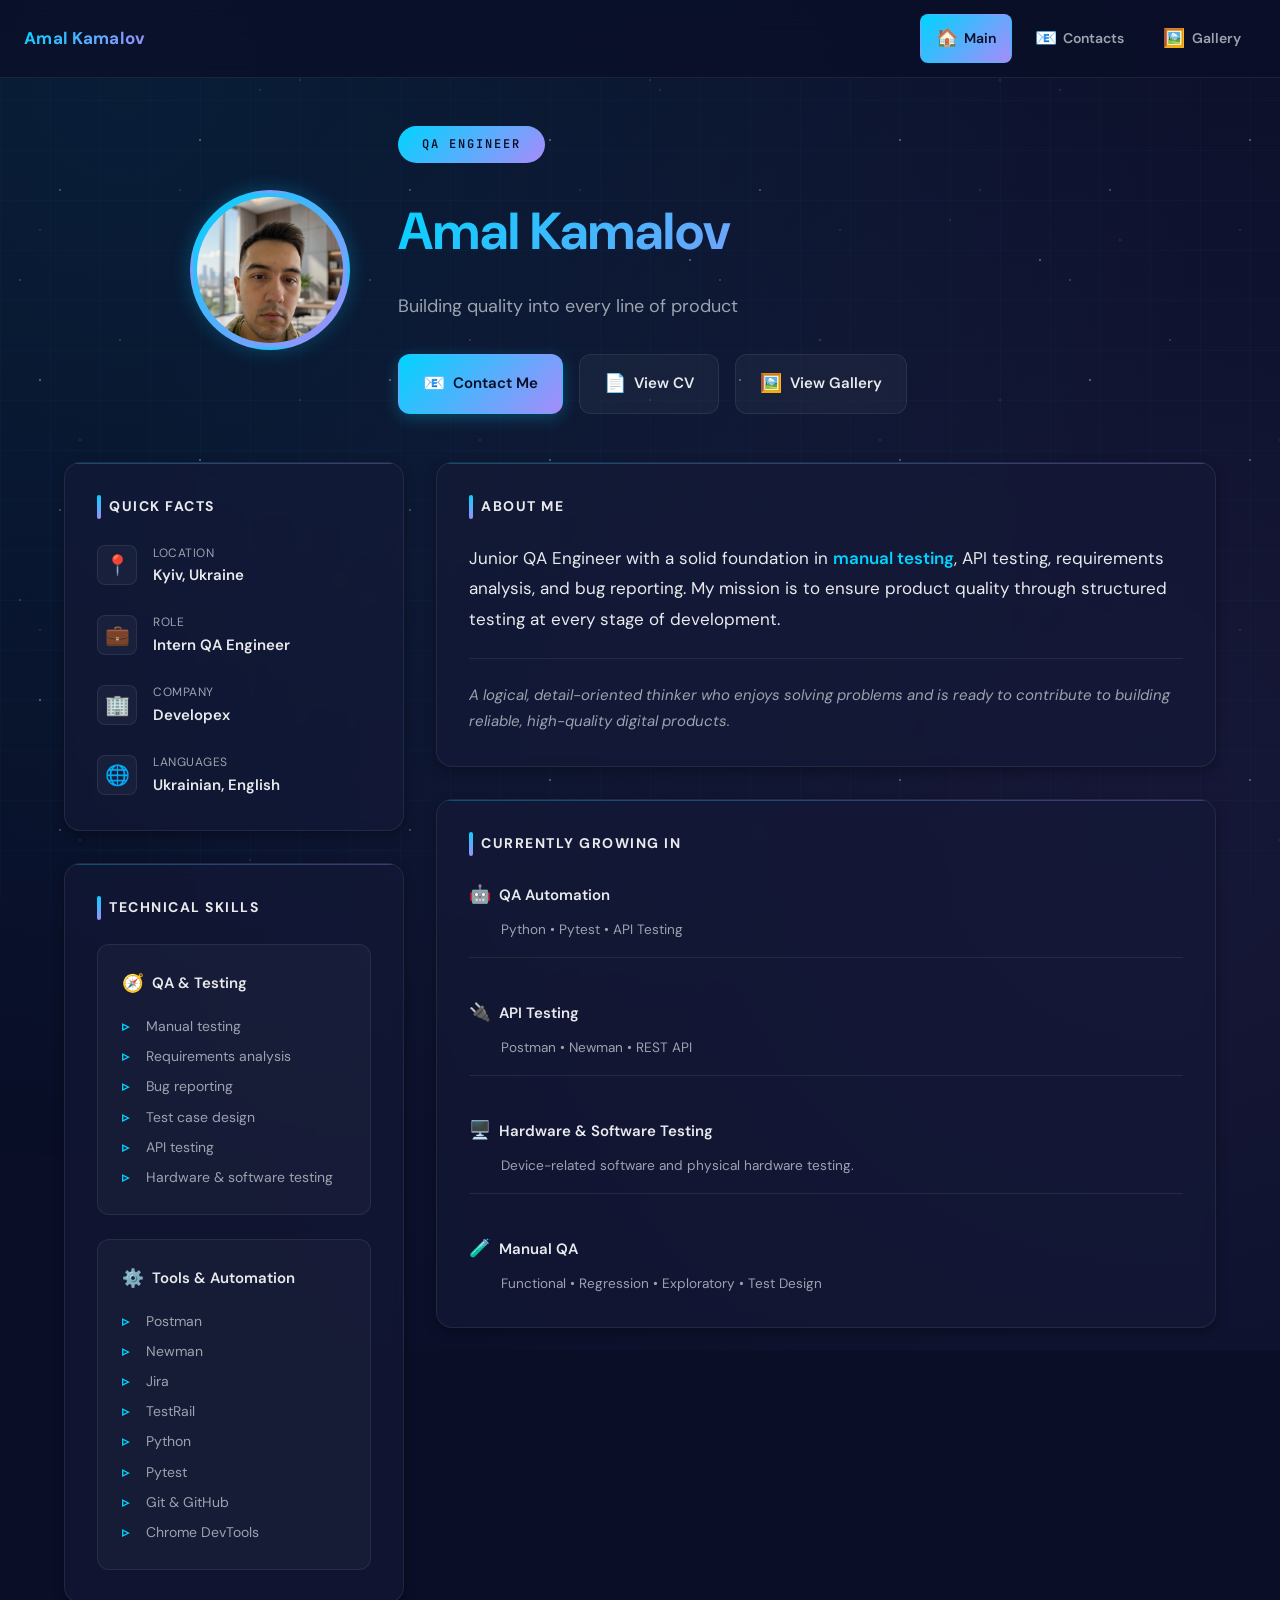
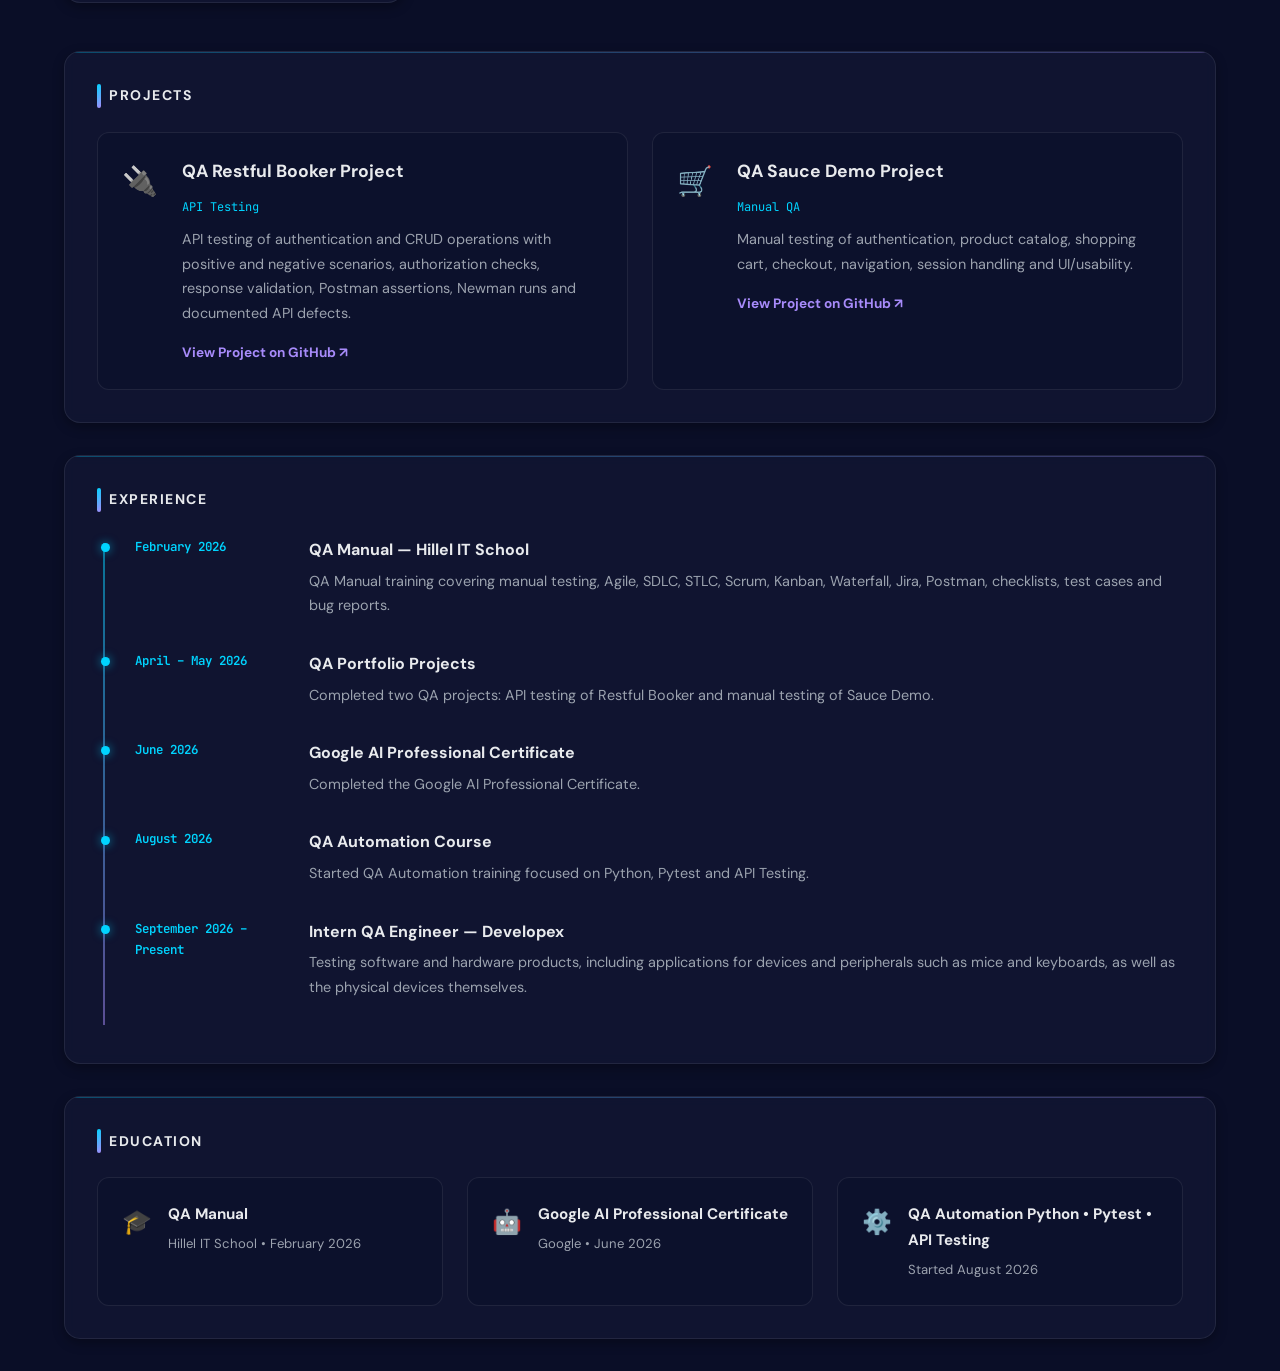
==== index.html @ 1342b7d0 "Optimize homepage scroll performance" ====
<!DOCTYPE html>
<html lang="uk">
<head>
  <meta charset="UTF-8">
  <meta name="viewport" content="width=device-width, initial-scale=1.0">
  <meta name="description" content="Amal Kamalov — QA Engineer portfolio. Manual testing, API testing, hardware and software testing, and QA automation.">
  <title>Amal Kamalov — QA Engineer</title>
  <link rel="stylesheet" type="text/css" href="StylesMy.css">
  <link rel="icon" href="Favicon/favicon.ico" sizes="any">
  <link rel="icon" type="image/png" sizes="16x16" href="Favicon/favicon-16.png">
  <link rel="icon" type="image/png" sizes="192x192" href="Favicon/favicon-192x192.png">
  <link rel="icon" type="image/png" sizes="512x512" href="Favicon/favicon-512x512.png">
  <link rel="apple-touch-icon" href="Favicon/apple-touch-icon.png">
  <link rel="preconnect" href="https://fonts.googleapis.com">
  <link rel="preconnect" href="https://fonts.gstatic.com" crossorigin>
  <link href="https://fonts.googleapis.com/css2?family=DM+Sans:wght@400;500;700&family=JetBrains+Mono:wght@400;600&display=swap" rel="stylesheet">
  <style>
    .content-section { position: relative; z-index: 10; max-width: 1200px; margin: 0 auto; padding: 0 var(--space-md) var(--space-lg); }
    .project-grid { display: grid; grid-template-columns: repeat(2, minmax(0, 1fr)); gap: var(--space-md); }
    .project-item { display: flex; gap: var(--space-md); padding: var(--space-md); border: 1px solid var(--border-color); border-radius: var(--radius-md); background: rgba(10,14,39,0.28); }
    .project-icon { font-size: 1.8rem; flex-shrink: 0; }
    .project-content h3 { margin-bottom: 0.35rem; font-size: 1.1rem; }
    .project-type { display: inline-block; color: var(--accent-cyan); font-family: var(--font-mono); font-size: 0.75rem; margin-bottom: 0.6rem; }
    .project-content p { color: var(--text-secondary); font-size: 0.9rem; margin-bottom: 0.8rem; }
    .project-link { color: var(--accent-violet); font-size: 0.85rem; text-decoration: none; font-weight: 700; }
    .project-link:hover { color: var(--accent-cyan); }
    .simple-roadmap-item { padding-bottom: var(--space-sm); margin-bottom: var(--space-sm); border-bottom: 1px solid var(--border-color); }
    .simple-roadmap-item:last-child { border-bottom: 0; margin-bottom: 0; padding-bottom: 0; }
    .roadmap-description { color: var(--text-secondary); font-size: 0.85rem; margin: 0.25rem 0 0 2rem; }
    .timeline { position: relative; padding-left: 1.4rem; }
    .timeline::before { content: ''; position: absolute; left: 0.35rem; top: 0.4rem; bottom: 0.4rem; width: 2px; background: var(--gradient-primary); opacity: 0.5; }
    .timeline-item { position: relative; display: grid; grid-template-columns: 150px 1fr; gap: var(--space-md); padding: 0 0 var(--space-lg) 1rem; }
    .timeline-item::before { content: ''; position: absolute; left: -1.18rem; top: 0.45rem; width: 9px; height: 9px; border-radius: 50%; background: var(--accent-cyan); box-shadow: 0 0 10px rgba(0,212,255,0.6); }
    .timeline-date { color: var(--accent-cyan); font-family: var(--font-mono); font-size: 0.78rem; font-weight: 600; }
    .timeline-content h3 { font-size: 1rem; margin-bottom: 0.35rem; }
    .timeline-content p { color: var(--text-secondary); font-size: 0.9rem; }
    .education-grid { display: grid; grid-template-columns: repeat(3, minmax(0, 1fr)); gap: var(--space-md); }
    .education-item { display: flex; gap: var(--space-sm); padding: var(--space-md); border: 1px solid var(--border-color); border-radius: var(--radius-md); background: rgba(10,14,39,0.28); }
    .education-icon { font-size: 1.5rem; }
    .education-item h3 { font-size: 0.95rem; margin-bottom: 0.3rem; }
    .education-item p { color: var(--text-secondary); font-size: 0.82rem; }

    /* Performance tuning: keep the visual style, remove expensive full-screen animations and heavy card blur during scroll. */
    .bg-grid,
    .bg-gradient,
    .bg-stars,
    .bg-stars-far {
      animation: none !important;
      will-change: auto;
    }
    .card {
      backdrop-filter: blur(6px);
      -webkit-backdrop-filter: blur(6px);
      transition: transform 0.2s ease, border-color 0.2s ease;
    }

    @media (prefers-reduced-motion: reduce) {
      .shooting-star { display: none; }
    }

    @media (max-width: 768px) {
      .project-grid, .education-grid { grid-template-columns: 1fr; }
      .timeline-item { grid-template-columns: 1fr; gap: 0.25rem; }
    }
  </style>
</head>
<body>
  <div class="bg-grid"></div><div class="bg-gradient"></div><div class="bg-stars-far"></div><div class="bg-stars"></div><div class="shooting-star"></div><div class="shooting-star shooting-star-2"></div>
  <nav class="top-nav"><div class="top-nav-inner"><a href="index.html" class="top-nav-brand">Amal Kamalov</a><div class="top-nav-links"><a href="index.html" class="top-nav-link active"><span class="btn-icon">🏠</span><span>Main</span></a><a href="Pages/Contact page.html" class="top-nav-link"><span class="btn-icon">📧</span><span>Contacts</span></a><a href="Pages/Photo page.html" class="top-nav-link"><span class="btn-icon">🖼️</span><span>Gallery</span></a></div></div></nav>
  <header class="hero" id="main-header"><div class="hero-inner"><div class="hero-photo-wrapper"><img src="Photo/profile.jpg" alt="Amal Kamalov portrait" loading="lazy"></div><div class="hero-text"><div class="header-badge">QA ENGINEER</div><h1 class="glitch-text">Amal Kamalov</h1><p class="header-subtitle">Building quality into every line of product</p><div class="hero-cta"><a href="Pages/Contact page.html" class="btn btn-primary"><span class="btn-icon">📧</span><span>Contact Me</span></a><a href="CV/CV_Amal_Kamalov.pdf" class="btn btn-secondary" target="_blank" rel="noopener noreferrer"><span class="btn-icon">📄</span><span>View CV</span></a><a href="Pages/Photo page.html" class="btn btn-secondary"><span class="btn-icon">🖼️</span><span>View Gallery</span></a></div></div></div></header>
  <main class="cv-container"><div class="left-column"><div class="card facts-card"><h3 class="card-title"><span class="title-decoration"></span>Quick Facts</h3><ul class="facts-list"><li><span class="fact-icon">📍</span><div><span class="fact-label">Location</span><span class="fact-value">Kyiv, Ukraine</span></div></li><li><span class="fact-icon">💼</span><div><span class="fact-label">Role</span><span class="fact-value">Intern QA Engineer</span></div></li><li><span class="fact-icon">🏢</span><div><span class="fact-label">Company</span><span class="fact-value">Developex</span></div></li><li><span class="fact-icon">🌐</span><div><span class="fact-label">Languages</span><span class="fact-value">Ukrainian, English</span></div></li></ul></div><div class="card skills-card"><h3 class="card-title"><span class="title-decoration"></span>Technical Skills</h3><div class="skills-grid"><div class="skill-category"><div class="skill-header"><span class="skill-icon">🧭</span><h4>QA & Testing</h4></div><ul class="skill-list"><li>Manual testing</li><li>Requirements analysis</li><li>Bug reporting</li><li>Test case design</li><li>API testing</li><li>Hardware & software testing</li></ul></div><div class="skill-category"><div class="skill-header"><span class="skill-icon">⚙️</span><h4>Tools & Automation</h4></div><ul class="skill-list"><li>Postman</li><li>Newman</li><li>Jira</li><li>TestRail</li><li>Python</li><li>Pytest</li><li>Git & GitHub</li><li>Chrome DevTools</li></ul></div></div></div></div><div class="right-column"><div class="card summary-card"><h2 class="section-title"><span class="title-decoration"></span>About Me</h2><div class="summary-content"><p class="lead-text">Junior QA Engineer with a solid foundation in <span class="accent">manual testing</span>, API testing, requirements analysis, and bug reporting. My mission is to ensure product quality through structured testing at every stage of development.</p><p class="summary-footer">A logical, detail-oriented thinker who enjoys solving problems and is ready to contribute to building reliable, high-quality digital products.</p></div></div><div class="card roadmap-card"><h2 class="section-title"><span class="title-decoration"></span>Currently Growing In</h2><div class="roadmap-list"><div class="roadmap-item simple-roadmap-item"><div class="roadmap-top"><span class="roadmap-icon">🤖</span><span class="roadmap-name">QA Automation</span></div><p class="roadmap-description">Python • Pytest • API Testing</p></div><div class="roadmap-item simple-roadmap-item"><div class="roadmap-top"><span class="roadmap-icon">🔌</span><span class="roadmap-name">API Testing</span></div><p class="roadmap-description">Postman • Newman • REST API</p></div><div class="roadmap-item simple-roadmap-item"><div class="roadmap-top"><span class="roadmap-icon">🖥️</span><span class="roadmap-name">Hardware & Software Testing</span></div><p class="roadmap-description">Device-related software and physical hardware testing.</p></div><div class="roadmap-item simple-roadmap-item"><div class="roadmap-top"><span class="roadmap-icon">🧪</span><span class="roadmap-name">Manual QA</span></div><p class="roadmap-description">Functional • Regression • Exploratory • Test Design</p></div></div></div></div></main>
  <section class="content-section projects-section"><div class="card"><h2 class="section-title"><span class="title-decoration"></span>Projects</h2><div class="project-grid"><article class="project-item"><div class="project-icon">🔌</div><div class="project-content"><h3>QA Restful Booker Project</h3><span class="project-type">API Testing</span><p>API testing of authentication and CRUD operations with positive and negative scenarios, authorization checks, response validation, Postman assertions, Newman runs and documented API defects.</p><a class="project-link" href="https://github.com/xoto6bl4/qa-api-restful-booker-project" target="_blank" rel="noopener noreferrer">View Project on GitHub ↗</a></div></article><article class="project-item"><div class="project-icon">🛒</div><div class="project-content"><h3>QA Sauce Demo Project</h3><span class="project-type">Manual QA</span><p>Manual testing of authentication, product catalog, shopping cart, checkout, navigation, session handling and UI/usability.</p><a class="project-link" href="https://github.com/xoto6bl4/qa-sauce-demo-project" target="_blank" rel="noopener noreferrer">View Project on GitHub ↗</a></div></article></div></div></section>
  <section class="content-section experience-section"><div class="card"><h2 class="section-title"><span class="title-decoration"></span>Experience</h2><div class="timeline"><div class="timeline-item"><div class="timeline-date">February 2026</div><div class="timeline-content"><h3>QA Manual — Hillel IT School</h3><p>QA Manual training covering manual testing, Agile, SDLC, STLC, Scrum, Kanban, Waterfall, Jira, Postman, checklists, test cases and bug reports.</p></div></div><div class="timeline-item"><div class="timeline-date">April – May 2026</div><div class="timeline-content"><h3>QA Portfolio Projects</h3><p>Completed two QA projects: API testing of Restful Booker and manual testing of Sauce Demo.</p></div></div><div class="timeline-item"><div class="timeline-date">June 2026</div><div class="timeline-content"><h3>Google AI Professional Certificate</h3><p>Completed the Google AI Professional Certificate.</p></div></div><div class="timeline-item"><div class="timeline-date">August 2026</div><div class="timeline-content"><h3>QA Automation Course</h3><p>Started QA Automation training focused on Python, Pytest and API Testing.</p></div></div><div class="timeline-item"><div class="timeline-date">September 2026 – Present</div><div class="timeline-content"><h3>Intern QA Engineer — Developex</h3><p>Testing software and hardware products, including applications for devices and peripherals such as mice and keyboards, as well as the physical devices themselves.</p></div></div></div></div></section>
  <section class="content-section education-section"><div class="card"><h2 class="section-title"><span class="title-decoration"></span>Education</h2><div class="education-grid"><article class="education-item"><span class="education-icon">🎓</span><div><h3>QA Manual</h3><p>Hillel IT School • February 2026</p></div></article><article class="education-item"><span class="education-icon">🤖</span><div><h3>Google AI Professional Certificate</h3><p>Google • June 2026</p></div></article><article class="education-item"><span class="education-icon">⚙️</span><div><h3>QA Automation Python • Pytest • API Testing</h3><p>Started August 2026</p></div></article></div></div></section>
</body>
</html>
---- StylesMy.css ----
/* ==========================================================================
   Amal Kamalov — QA Engineer Portfolio
   Design system: dark glassmorphism, cyan/violet accents
   ========================================================================== */

:root {
  /* Colors */
  --bg-primary: #0a0e27;
  --bg-secondary: #151937;
  --bg-card: rgba(21, 25, 55, 0.6);
  --border-color: rgba(255, 255, 255, 0.08);
  --accent-cyan: #00d4ff;
  --accent-violet: #a78bfa;
  --accent-orange: #fb923c;
  --text-primary: #e8eaed;
  --text-secondary: #9ca3af;

  /* Gradients */
  --gradient-primary: linear-gradient(135deg, #00d4ff 0%, #a78bfa 100%);
  --gradient-glow: radial-gradient(circle, rgba(0, 212, 255, 0.15) 0%, transparent 70%);

  /* Spacing */
  --space-xs: 0.5rem;
  --space-sm: 1rem;
  --space-md: 1.5rem;
  --space-lg: 2rem;
  --space-xl: 3rem;

  /* Typography */
  --font-sans: 'DM Sans', -apple-system, BlinkMacSystemFont, sans-serif;
  --font-mono: 'JetBrains Mono', 'Courier New', monospace;

  /* Effects */
  --shadow-sm: 0 4px 12px rgba(0, 0, 0, 0.3);
  --shadow-glow: 0 0 20px rgba(0, 212, 255, 0.25);
  --radius-sm: 8px;
  --radius-md: 12px;
  --radius-lg: 16px;
}

/* ============================= Reset ===================================== */

* {
  margin: 0;
  padding: 0;
  box-sizing: border-box;
}

html {
  scroll-behavior: smooth;
  scroll-padding-top: 90px;
}

@media (prefers-reduced-motion: reduce) {
  html {
    scroll-behavior: auto;
  }
}

body {
  background: var(--bg-primary);
  color: var(--text-primary);
  font-family: var(--font-sans);
  line-height: 1.7;
  overflow-x: hidden;
  min-height: 100vh;
  position: relative;
  -webkit-overflow-scrolling: touch;
  text-rendering: optimizeSpeed;
}

a {
  color: inherit;
}

img {
  max-width: 100%;
  display: block;
}

ul {
  list-style: none;
}

/* ===================== Animated Background Effects ======================= */

.bg-grid {
  position: fixed;
  top: -50px;
  left: -50px;
  width: calc(100% + 50px);
  height: calc(100% + 50px);
  background-image:
    linear-gradient(rgba(0, 212, 255, 0.03) 1px, transparent 1px),
    linear-gradient(90deg, rgba(0, 212, 255, 0.03) 1px, transparent 1px);
  background-size: 50px 50px;
  pointer-events: none;
  z-index: 0;
  animation: gridMove 20s linear infinite;
  will-change: transform;
  contain: strict;
  transform: translate3d(0, 0, 0);
  backface-visibility: hidden;
}

/* Transform-only animation: stays on the compositor thread, avoids
   repainting the fixed full-viewport layer every frame (the cause of
   scroll jank on pages with many backdrop-filter blurred cards). */
@keyframes gridMove {
  from { transform: translate3d(0, 0, 0); }
  to { transform: translate3d(-50px, -50px, 0); }
}

.bg-gradient {
  position: fixed;
  top: -50%;
  left: -50%;
  width: 200%;
  height: 200%;
  background:
    radial-gradient(circle at 30% 30%, rgba(0, 212, 255, 0.08) 0%, transparent 50%),
    radial-gradient(circle at 70% 70%, rgba(167, 139, 250, 0.08) 0%, transparent 50%);
  pointer-events: none;
  z-index: 0;
  animation: gradientRotate 30s linear infinite;
  will-change: transform;
}

@keyframes gradientRotate {
  from { transform: rotate(0deg); }
  to { transform: rotate(360deg); }
}

/* ============================== Space Starfield ================================ */
/* Static star dot-fields (no per-frame repaint) + cheap opacity/transform-only
   animations so the space theme never reintroduces the scroll jank we fixed. */

.bg-stars {
  position: fixed;
  inset: 0;
  pointer-events: none;
  z-index: 0;
  background-image:
    radial-gradient(1.6px 1.6px at 40px 60px, #ffffff, transparent),
    radial-gradient(1px 1px at 120px 20px, #cfe8ff, transparent),
    radial-gradient(1.4px 1.4px at 200px 140px, #ffffff, transparent),
    radial-gradient(1px 1px at 250px 220px, #a78bfa, transparent),
    radial-gradient(1.2px 1.2px at 60px 190px, #ffffff, transparent),
    radial-gradient(1px 1px at 300px 80px, #00d4ff, transparent),
    radial-gradient(1.5px 1.5px at 340px 260px, #ffffff, transparent),
    radial-gradient(1px 1px at 20px 280px, #ffffff, transparent);
  background-repeat: repeat;
  background-size: 350px 320px;
  opacity: 0.55;
  animation: starTwinkle 5s ease-in-out infinite alternate;
  will-change: opacity;
}

.bg-stars-far {
  position: fixed;
  inset: 0;
  pointer-events: none;
  z-index: 0;
  background-image:
    radial-gradient(1px 1px at 80px 40px, #ffffff, transparent),
    radial-gradient(1px 1px at 180px 190px, #ffffff, transparent),
    radial-gradient(1px 1px at 260px 90px, #ffffff, transparent),
    radial-gradient(1px 1px at 320px 240px, #ffffff, transparent),
    radial-gradient(1px 1px at 40px 230px, #ffffff, transparent);
  background-repeat: repeat;
  background-size: 400px 400px;
  opacity: 0.3;
  animation: starDrift 90s linear infinite;
  will-change: transform;
}

@keyframes starTwinkle {
  from { opacity: 0.35; }
  to { opacity: 0.7; }
}

@keyframes starDrift {
  from { transform: translate3d(0, 0, 0); }
  to { transform: translate3d(-400px, -400px, 0); }
}

.shooting-star {
  position: fixed;
  top: 12%;
  left: -5%;
  width: 3px;
  height: 3px;
  background: #ffffff;
  border-radius: 50%;
  box-shadow: 0 0 6px 2px rgba(255, 255, 255, 0.9), 0 0 20px 4px rgba(0, 212, 255, 0.4);
  z-index: 0;
  pointer-events: none;
  opacity: 0;
  animation: shootAcross 9s ease-in infinite;
  will-change: transform, opacity;
}

.shooting-star::after {
  content: '';
  position: absolute;
  top: 50%;
  right: 100%;
  width: 90px;
  height: 1px;
  background: linear-gradient(90deg, transparent, rgba(255, 255, 255, 0.7));
  transform: translateY(-50%);
}

.shooting-star-2 {
  top: 30%;
  animation-delay: 4.5s;
  animation-duration: 11s;
}

@keyframes shootAcross {
  0% { transform: translate3d(0, 0, 0) scale(0.6); opacity: 0; }
  4% { opacity: 1; }
  22% { transform: translate3d(85vw, 55vh, 0) scale(1); opacity: 0; }
  100% { transform: translate3d(85vw, 55vh, 0) scale(1); opacity: 0; }
}

@media (prefers-reduced-motion: reduce) {
  .bg-stars, .bg-stars-far, .shooting-star {
    animation: none;
  }
  .shooting-star {
    display: none;
  }
}

/* ================================ Hero ===================================== */

.hero {
  position: relative;
  z-index: 10;
  padding: var(--space-xl) var(--space-md);
  animation: fadeInDown 0.8s ease-out;
}

.hero-inner {
  max-width: 900px;
  margin: 0 auto;
  display: flex;
  align-items: center;
  gap: var(--space-xl);
}

.hero-photo-wrapper {
  flex-shrink: 0;
  width: 160px;
  height: 160px;
  border-radius: 50%;
  overflow: hidden;
  border: 3px solid transparent;
  background: var(--gradient-primary);
  padding: 4px;
  box-shadow: var(--shadow-glow);
  animation: fadeIn 0.8s ease-out 0.1s backwards;
}

.hero-photo-wrapper img {
  width: 100%;
  height: 100%;
  object-fit: cover;
  border-radius: 50%;
}

.hero-text {
  text-align: left;
}

.hero-text .header-badge { margin-bottom: var(--space-md); }
.hero-text .glitch-text { margin-bottom: var(--space-sm); }
.hero-text .header-subtitle { margin-bottom: var(--space-lg); }

.hero-cta {
  display: flex;
  gap: var(--space-sm);
  flex-wrap: wrap;
  animation: fadeIn 0.8s ease-out 0.7s backwards;
}

.hero-cta .btn {
  padding: 0.85rem 1.5rem;
}

@media (max-width: 768px) {
  .hero-inner {
    flex-direction: column;
    text-align: center;
    gap: var(--space-md);
  }
  .hero-text {
    text-align: center;
  }
  .hero-cta {
    justify-content: center;
  }
  .hero-photo-wrapper {
    width: 120px;
    height: 120px;
  }
}

/* ============================= Header ===================================== */

.main-header {
  position: relative;
  z-index: 10;
  text-align: center;
  padding: var(--space-xl) var(--space-md);
  animation: fadeInDown 0.8s ease-out;
}

@keyframes fadeInDown {
  from { opacity: 0; transform: translateY(-20px); }
  to { opacity: 1; transform: translateY(0); }
}

.header-content {
  max-width: 800px;
  margin: 0 auto;
}

.header-badge {
  display: inline-block;
  padding: var(--space-xs) var(--space-md);
  background: var(--gradient-primary);
  border-radius: 50px;
  font-family: var(--font-mono);
  font-size: 0.75rem;
  font-weight: 600;
  letter-spacing: 2px;
  color: var(--bg-primary);
  margin-bottom: var(--space-md);
  animation: fadeIn 0.8s ease-out 0.2s backwards;
}

@keyframes fadeIn {
  from { opacity: 0; }
  to { opacity: 1; }
}

.glitch-text {
  font-size: clamp(2rem, 6vw, 3.25rem);
  font-weight: 700;
  background: var(--gradient-primary);
  -webkit-background-clip: text;
  background-clip: text;
  -webkit-text-fill-color: transparent;
  margin-bottom: var(--space-sm);
  animation: fadeIn 0.8s ease-out 0.4s backwards;
  position: relative;
}

.header-subtitle {
  font-size: 1.125rem;
  color: var(--text-secondary);
  font-weight: 400;
  animation: fadeIn 0.8s ease-out 0.6s backwards;
}

/* ============================= Layout ===================================== */

.cv-container,
.contact-container,
.gallery-container {
  position: relative;
  z-index: 10;
  max-width: 1200px;
  margin: 0 auto;
  padding: 0 var(--space-md) var(--space-xl);
  animation: fadeInUp 0.8s ease-out 0.4s backwards;
}

.contact-container,
.gallery-container {
  max-width: 1100px;
}

.gallery-container {
  max-width: 1400px;
}

@keyframes fadeInUp {
  from { opacity: 0; transform: translateY(20px); }
  to { opacity: 1; transform: translateY(0); }
}

.cv-container {
  display: grid;
  grid-template-columns: 340px 1fr;
  gap: var(--space-lg);
}

@media (max-width: 968px) {
  .cv-container {
    grid-template-columns: 1fr;
  }
}

/* ============================== Cards ====================================== */

.card {
  background: var(--bg-card);
  border: 1px solid var(--border-color);
  border-radius: var(--radius-lg);
  padding: var(--space-lg);
  backdrop-filter: blur(12px);
  box-shadow: var(--shadow-sm);
  transition: transform 0.3s ease, border-color 0.3s ease, box-shadow 0.3s ease;
  position: relative;
  overflow: hidden;
}

.card::before {
  content: '';
  position: absolute;
  top: 0;
  left: 0;
  right: 0;
  height: 1px;
  background: var(--gradient-primary);
  opacity: 0.3;
  transition: opacity 0.3s ease;
}

.card:hover {
  transform: translateY(-4px);
  border-color: rgba(0, 212, 255, 0.3);
}

.card:hover::before {
  opacity: 1;
}

.card-title,
.section-title {
  font-size: 0.875rem;
  text-transform: uppercase;
  letter-spacing: 1.5px;
  font-weight: 700;
  display: flex;
  align-items: center;
  gap: var(--space-xs);
  margin-bottom: var(--space-md);
  color: var(--text-primary);
}

.title-decoration {
  display: inline-block;
  width: 4px;
  height: 24px;
  background: var(--gradient-primary);
  border-radius: 2px;
}

/* ========================= Left Column / Nav =============================== */

.left-column {
  display: flex;
  flex-direction: column;
  gap: var(--space-lg);
  animation: fadeInLeft 0.6s ease-out;
}

@keyframes fadeInLeft {
  from { opacity: 0; transform: translateX(-20px); }
  to { opacity: 1; transform: translateX(0); }
}

.nav-card .button-group {
  display: flex;
  flex-direction: column;
  gap: var(--space-sm);
}

.btn {
  display: flex;
  align-items: center;
  justify-content: center;
  gap: var(--space-xs);
  padding: 0.9rem var(--space-md);
  border-radius: var(--radius-md);
  font-weight: 600;
  font-size: 0.9375rem;
  text-decoration: none;
  border: 1px solid transparent;
  transition: all 0.3s ease;
  cursor: pointer;
  position: relative;
  overflow: hidden;
}

.btn-primary {
  background: var(--gradient-primary);
  color: var(--bg-primary);
  box-shadow: 0 4px 16px rgba(0, 212, 255, 0.25);
}

.btn-primary:hover {
  transform: translateY(-2px);
  box-shadow: 0 6px 24px rgba(0, 212, 255, 0.4);
}

.btn-secondary {
  background: rgba(255, 255, 255, 0.04);
  border-color: var(--border-color);
  color: var(--text-primary);
}

.btn-secondary:hover {
  transform: translateY(-2px);
  border-color: var(--accent-violet);
  background: rgba(167, 139, 250, 0.08);
}

.btn-icon {
  font-size: 1.125rem;
}

/* ============================ Quick Facts Card ================================ */

.facts-list {
  display: flex;
  flex-direction: column;
  gap: var(--space-md);
}

.facts-list li {
  display: flex;
  align-items: center;
  gap: var(--space-sm);
}

.fact-icon {
  flex-shrink: 0;
  width: 40px;
  height: 40px;
  display: flex;
  align-items: center;
  justify-content: center;
  font-size: 1.25rem;
  background: rgba(255, 255, 255, 0.04);
  border: 1px solid var(--border-color);
  border-radius: var(--radius-sm);
}

.fact-label {
  display: block;
  font-size: 0.75rem;
  text-transform: uppercase;
  letter-spacing: 0.5px;
  color: var(--text-secondary);
}

.fact-value {
  display: block;
  font-size: 0.9375rem;
  font-weight: 600;
  color: var(--text-primary);
}

/* ============================ Skills Card =================================== */

.skills-grid {
  display: flex;
  flex-direction: column;
  gap: var(--space-md);
}

.skill-category {
  background: rgba(255, 255, 255, 0.03);
  border-radius: var(--radius-md);
  padding: var(--space-md);
  border: 1px solid var(--border-color);
}

.skill-header {
  display: flex;
  align-items: center;
  gap: var(--space-xs);
  margin-bottom: var(--space-sm);
}

.skill-header h4 {
  font-size: 0.9375rem;
  font-weight: 600;
  color: var(--text-primary);
}

.skill-icon {
  font-size: 1.1rem;
}

.skill-list {
  display: flex;
  flex-direction: column;
  gap: 0.4rem;
}

.skill-list li {
  font-size: 0.875rem;
  color: var(--text-secondary);
  padding-left: var(--space-md);
  position: relative;
}

.skill-list li::before {
  content: '▹';
  position: absolute;
  left: 0;
  color: var(--accent-cyan);
  font-weight: bold;
}

/* ========================== Right Column =================================== */

.right-column {
  display: flex;
  flex-direction: column;
  gap: var(--space-lg);
}

/* ============================ Summary Card =================================== */

.summary-card {
  animation: fadeInRight 0.6s ease-out 0.2s backwards;
}

@keyframes fadeInRight {
  from { opacity: 0; transform: translateX(20px); }
  to { opacity: 1; transform: translateX(0); }
}

.summary-content .lead-text {
  font-size: 1.0625rem;
  line-height: 1.8;
  color: var(--text-primary);
  margin-bottom: var(--space-md);
}

.summary-content .lead-text .accent {
  color: var(--accent-cyan);
  font-weight: 600;
}

.learning-grid {
  display: grid;
  grid-template-columns: repeat(auto-fit, minmax(180px, 1fr));
  gap: var(--space-sm);
  margin-bottom: var(--space-md);
}

.learning-item {
  display: flex;
  align-items: center;
  gap: var(--space-xs);
  background: rgba(0, 212, 255, 0.06);
  border: 1px solid rgba(0, 212, 255, 0.15);
  border-radius: var(--radius-sm);
  padding: 0.7rem var(--space-sm);
  font-size: 0.875rem;
  transition: background 0.3s ease, transform 0.2s ease;
}

.learning-item:hover {
  background: rgba(0, 212, 255, 0.12);
  transform: translateY(-2px);
}

.learning-icon {
  font-size: 1.25rem;
}

.summary-footer {
  padding-top: var(--space-md);
  border-top: 1px solid var(--border-color);
  font-size: 0.9375rem;
  color: var(--text-secondary);
  font-style: italic;
}

/* ============================= Photo / Profile card ========================= */

.profile-card {
  display: flex;
  align-items: center;
  gap: var(--space-lg);
  animation: fadeInRight 0.6s ease-out 0.1s backwards;
}

.profile-photo-wrapper {
  flex-shrink: 0;
  width: 110px;
  height: 110px;
  border-radius: 50%;
  overflow: hidden;
  border: 3px solid transparent;
  background: var(--gradient-primary);
  padding: 3px;
  box-shadow: var(--shadow-glow);
}

.profile-photo-wrapper img {
  width: 100%;
  height: 100%;
  object-fit: cover;
  border-radius: 50%;
}

.profile-info h2 {
  font-size: 1.25rem;
  margin-bottom: 0.25rem;
}

.profile-info p {
  color: var(--text-secondary);
  font-size: 0.9375rem;
}

/* ============================ Roadmap / Progress =============================== */

.roadmap-card {
  animation: fadeInRight 0.6s ease-out 0.3s backwards;
}

.roadmap-list {
  display: flex;
  flex-direction: column;
  gap: var(--space-md);
}

.roadmap-top {
  display: flex;
  align-items: center;
  gap: var(--space-xs);
  margin-bottom: 0.5rem;
}

.roadmap-icon {
  font-size: 1.1rem;
}

.roadmap-name {
  flex: 1;
  font-size: 0.9375rem;
  font-weight: 600;
  color: var(--text-primary);
}

.roadmap-percent {
  font-family: var(--font-mono);
  font-size: 0.8125rem;
  color: var(--accent-cyan);
  font-weight: 600;
}

.progress-track {
  width: 100%;
  height: 8px;
  border-radius: 4px;
  background: rgba(255, 255, 255, 0.06);
  overflow: hidden;
}

.progress-fill {
  height: 100%;
  border-radius: 4px;
  background: var(--gradient-primary);
  transition: width 1s ease-out;
}

/* ============================== Quote Card =================================== */

.quote-card {
  animation: fadeInRight 0.6s ease-out 0.3s backwards;
}

blockquote {
  position: relative;
  padding: var(--space-sm) var(--space-md);
  border-left: 4px solid var(--accent-violet);
}

.quote-mark {
  position: absolute;
  top: -10px;
  left: 10px;
  font-size: 5rem;
  font-family: Georgia, serif;
  color: var(--accent-violet);
  opacity: 0.2;
  line-height: 1;
}

blockquote p {
  font-size: 0.9375rem;
  line-height: 1.8;
  font-style: italic;
  position: relative;
  z-index: 1;
  color: var(--text-primary);
}

.quote-author {
  margin-top: var(--space-md);
  font-weight: 600;
  font-size: 0.875rem;
  color: var(--accent-cyan);
  display: flex;
  align-items: center;
  gap: var(--space-sm);
}

.author-line {
  display: inline-block;
  width: 40px;
  height: 2px;
  background: var(--gradient-primary);
}

/* ============================== Contact Page ================================= */

.business-card {
  display: flex;
  align-items: center;
  gap: var(--space-lg);
  background: var(--bg-card);
  border: 1px solid var(--border-color);
  border-radius: var(--radius-lg);
  padding: var(--space-lg);
  backdrop-filter: blur(12px);
  box-shadow: var(--shadow-sm);
  margin-bottom: var(--space-lg);
  animation: fadeIn 0.6s ease-out backwards;
  position: relative;
  overflow: hidden;
}

.business-card::before {
  content: '';
  position: absolute;
  top: 0;
  left: 0;
  right: 0;
  height: 1px;
  background: var(--gradient-primary);
  opacity: 0.4;
}

.business-card-photo {
  flex-shrink: 0;
  width: 96px;
  height: 96px;
  border-radius: 50%;
  overflow: hidden;
  border: 3px solid transparent;
  background: var(--gradient-primary);
  padding: 3px;
  box-shadow: var(--shadow-glow);
}

.business-card-photo img {
  width: 100%;
  height: 100%;
  object-fit: cover;
  border-radius: 50%;
}

.business-card-info h2 {
  font-size: 1.5rem;
  font-weight: 700;
  margin-bottom: 0.2rem;
}

.business-card-role {
  color: var(--text-secondary);
  font-size: 0.9375rem;
  margin-bottom: var(--space-sm);
}

.business-card-meta {
  display: flex;
  flex-wrap: wrap;
  gap: 0.5rem;
}

.meta-pill {
  display: inline-flex;
  align-items: center;
  gap: 0.35rem;
  font-size: 0.8125rem;
  font-weight: 500;
  color: var(--text-secondary);
  background: rgba(255, 255, 255, 0.04);
  border: 1px solid var(--border-color);
  border-radius: 50px;
  padding: 0.35rem 0.75rem;
}

.meta-dot {
  width: 7px;
  height: 7px;
  border-radius: 50%;
  background: #4ade80;
  box-shadow: 0 0 8px #4ade80;
  animation: pulseDot 2s ease-in-out infinite;
}

@keyframes pulseDot {
  0%, 100% { opacity: 1; }
  50% { opacity: 0.4; }
}

@media (max-width: 640px) {
  .business-card {
    flex-direction: column;
    text-align: center;
  }
  .business-card-meta {
    justify-content: center;
  }
}

/* Closing note */

.contact-note {
  margin-top: var(--space-xl);
  text-align: center;
  max-width: 500px;
  margin-left: auto;
  margin-right: auto;
  display: flex;
  flex-direction: column;
  align-items: center;
  gap: var(--space-xs);
  animation: fadeIn 0.6s ease-out 0.4s backwards;
}

.contact-note-icon {
  font-size: 1.75rem;
  opacity: 0.8;
}

.contact-note p {
  color: var(--text-secondary);
  font-size: 0.9375rem;
}

.contact-grid {
  display: grid;
  grid-template-columns: repeat(auto-fit, minmax(280px, 1fr));
  gap: var(--space-lg);
  margin-bottom: var(--space-xl);
}

.contact-card {
  display: flex;
  align-items: center;
  gap: var(--space-md);
  background: var(--bg-card);
  border: 1px solid var(--border-color);
  border-radius: var(--radius-lg);
  padding: var(--space-lg);
  backdrop-filter: blur(12px);
  box-shadow: var(--shadow-sm);
  text-decoration: none;
  color: var(--text-primary);
  transition: transform 0.4s ease, border-color 0.4s ease, box-shadow 0.4s ease;
  position: relative;
  overflow: hidden;
  animation: fadeIn 0.6s ease-out backwards;
}

.contact-card:nth-child(1) { animation-delay: 0.1s; }
.contact-card:nth-child(2) { animation-delay: 0.2s; }
.contact-card:nth-child(3) { animation-delay: 0.3s; }

.contact-card .card-glow {
  position: absolute;
  top: -50%;
  left: -50%;
  width: 200%;
  height: 200%;
  background: var(--gradient-glow);
  opacity: 0;
  transition: opacity 0.4s ease;
  pointer-events: none;
}

.contact-card:hover {
  transform: translateY(-8px);
  border-color: var(--accent-cyan);
  box-shadow: var(--shadow-glow);
}

.contact-card:hover .card-glow {
  opacity: 1;
}

.contact-icon {
  flex-shrink: 0;
  width: 64px;
  height: 64px;
  display: flex;
  align-items: center;
  justify-content: center;
  background: var(--gradient-primary);
  border-radius: 50%;
  color: var(--bg-primary);
  transition: transform 0.4s ease;
}

.contact-card:hover .contact-icon {
  transform: rotate(360deg);
}

.contact-icon svg {
  width: 28px;
  height: 28px;
  fill: currentColor;
}

.contact-details {
  position: relative;
  z-index: 1;
}

.contact-details h3 {
  font-size: 1.25rem;
  font-weight: 700;
  color: var(--text-primary);
  margin-bottom: 0.25rem;
}

.contact-details p {
  color: var(--text-secondary);
  font-size: 0.9375rem;
  margin-bottom: 0.5rem;
}

.contact-link {
  display: inline-block;
  font-size: 0.875rem;
  font-weight: 600;
  color: var(--accent-cyan);
  transition: color 0.3s ease;
}

.linkedin-card:hover {
  border-color: #0077b5;
  box-shadow: 0 0 30px rgba(0, 119, 181, 0.3);
}

.github-card:hover {
  border-color: #6e5494;
  box-shadow: 0 0 30px rgba(110, 84, 148, 0.3);
}

/* ============================== Gallery Page ================================= */

.gallery-stats {
  display: grid;
  grid-template-columns: repeat(3, 1fr);
  gap: var(--space-md);
  margin-bottom: var(--space-xl);
  max-width: 100%;
}

@media (max-width: 480px) {
  .gallery-stats {
    grid-template-columns: 1fr;
  }
}

.stat-item {
  text-align: center;
  background: var(--bg-card);
  border: 1px solid var(--border-color);
  border-radius: var(--radius-md);
  padding: var(--space-md);
  backdrop-filter: blur(12px);
  box-shadow: var(--shadow-sm);
  transition: transform 0.3s ease, box-shadow 0.3s ease;
  animation: fadeIn 0.6s ease-out backwards;
}

.stat-item:nth-child(1) { animation-delay: 0.1s; }
.stat-item:nth-child(2) { animation-delay: 0.2s; }
.stat-item:nth-child(3) { animation-delay: 0.3s; }

.stat-item:hover {
  transform: translateY(-4px);
  border-color: var(--accent-cyan);
  box-shadow: 0 0 20px rgba(0, 212, 255, 0.15);
}

.stat-number {
  font-size: 2.5rem;
  font-weight: 700;
  background: var(--gradient-primary);
  -webkit-background-clip: text;
  background-clip: text;
  -webkit-text-fill-color: transparent;
  line-height: 1;
  margin-bottom: 0.4rem;
}

.stat-label {
  font-size: 0.875rem;
  color: var(--text-secondary);
  font-weight: 500;
  letter-spacing: 0.5px;
}

/* Masonry Photo Grid */

.photo-grid-masonry {
  display: grid;
  grid-template-columns: repeat(auto-fit, minmax(280px, 1fr));
  gap: var(--space-md);
  margin-bottom: var(--space-xl);
  align-items: stretch;
}

@media (min-width: 700px) and (max-width: 1199px) {
  .photo-grid-masonry {
    grid-template-columns: repeat(2, 1fr);
  }
}

@media (min-width: 1200px) {
  .photo-grid-masonry {
    grid-template-columns: repeat(3, 1fr);
  }
}

.photo-card {
  background: var(--bg-card);
  border: 1px solid var(--border-color);
  border-radius: var(--radius-lg);
  overflow: hidden;
  backdrop-filter: blur(12px);
  box-shadow: var(--shadow-sm);
  transition: transform 0.4s ease, box-shadow 0.4s ease, border-color 0.4s ease;
  animation: fadeIn 0.6s ease-out backwards;
  cursor: pointer;
}

.photo-card:nth-child(1) { animation-delay: 0.05s; }
.photo-card:nth-child(2) { animation-delay: 0.1s; }
.photo-card:nth-child(3) { animation-delay: 0.15s; }
.photo-card:nth-child(4) { animation-delay: 0.2s; }
.photo-card:nth-child(5) { animation-delay: 0.25s; }
.photo-card:nth-child(6) { animation-delay: 0.3s; }
.photo-card:nth-child(7) { animation-delay: 0.35s; }
.photo-card:nth-child(8) { animation-delay: 0.4s; }
.photo-card:nth-child(9) { animation-delay: 0.45s; }
.photo-card:nth-child(10) { animation-delay: 0.5s; }

.photo-card:hover {
  transform: translateY(-6px);
  border-color: var(--accent-cyan);
  box-shadow: 0 10px 30px rgba(0, 212, 255, 0.2);
}

.photo-wrapper {
  position: relative;
  width: 100%;
  overflow: hidden;
  background: var(--bg-secondary);
  aspect-ratio: 4 / 5;
}

.photo-wrapper img {
  width: 100%;
  height: 100%;
  object-fit: cover;
  transition: transform 0.6s ease;
}

.photo-card:hover .photo-wrapper img {
  transform: scale(1.08);
}

.photo-overlay {
  position: absolute;
  inset: 0;
  width: 100%;
  height: 100%;
  background: linear-gradient(to top, rgba(10, 14, 39, 0.85) 0%, transparent 55%);
  display: flex;
  align-items: flex-end;
  justify-content: center;
  padding-bottom: var(--space-lg);
  opacity: 0;
  transition: opacity 0.4s ease;
}

.photo-card:hover .photo-overlay {
  opacity: 1;
}

.photo-zoom-btn {
  display: flex;
  flex-direction: column;
  align-items: center;
  gap: 0.3rem;
  color: #fff;
  transform: translateY(10px);
  transition: transform 0.4s cubic-bezier(0.68, -0.55, 0.27, 1.55);
}

.photo-card:hover .photo-zoom-btn {
  transform: translateY(0);
}

.zoom-icon {
  font-size: 2rem;
  filter: drop-shadow(0 2px 6px rgba(0, 0, 0, 0.4));
}

.zoom-text {
  font-size: 0.8125rem;
  font-weight: 600;
  letter-spacing: 1px;
}

.photo-caption {
  padding: var(--space-md);
}

.photo-caption h3 {
  font-size: 1.125rem;
  font-weight: 700;
  margin-bottom: 0.4rem;
}

.photo-caption p {
  font-size: 0.875rem;
  color: var(--text-secondary);
  line-height: 1.6;
}

/* ================================ Lightbox ==================================== */

.lightbox {
  position: fixed;
  inset: 0;
  top: 0;
  left: 0;
  width: 100%;
  height: 100%;
  background: rgba(10, 14, 39, 0.95);
  backdrop-filter: blur(8px);
  display: flex;
  align-items: center;
  justify-content: center;
  z-index: 9999;
  opacity: 0;
  visibility: hidden;
  transition: opacity 0.3s ease, visibility 0.3s ease;
}

.lightbox.active {
  opacity: 1;
  visibility: visible;
}

.lightbox-content {
  position: relative;
  max-width: 90vw;
  max-height: 80vh;
  animation: lightboxZoomIn 0.4s ease-out;
}

@keyframes lightboxZoomIn {
  from { opacity: 0; transform: scale(0.9); }
  to { opacity: 1; transform: scale(1); }
}

.lightbox-content img {
  max-width: 100%;
  max-height: 80vh;
  border-radius: var(--radius-md);
  box-shadow: 0 20px 60px rgba(0, 0, 0, 0.5);
}

.lightbox-caption {
  margin-top: var(--space-sm);
  text-align: center;
  background: var(--bg-card);
  border: 1px solid var(--border-color);
  backdrop-filter: blur(12px);
  border-radius: var(--radius-md);
  padding: var(--space-sm) var(--space-md);
  max-width: 600px;
  margin-left: auto;
  margin-right: auto;
}

.lightbox-caption h3 {
  font-size: 1.25rem;
  font-weight: 700;
  color: var(--text-primary);
  margin-bottom: 0.3rem;
}

.lightbox-caption p {
  font-size: 0.9375rem;
  color: var(--text-secondary);
}

.lightbox-counter {
  position: absolute;
  top: -50px;
  left: 50%;
  transform: translateX(-50%);
  padding: 0.4rem 1rem;
  border: 1px solid var(--border-color);
  border-radius: 50px;
  font-family: var(--font-mono);
  font-size: 0.875rem;
  color: var(--accent-cyan);
  background: var(--bg-card);
  backdrop-filter: blur(12px);
}

/* Lightbox Controls */

.lightbox-close,
.lightbox-prev,
.lightbox-next {
  position: absolute;
  background: var(--bg-card);
  border: 1px solid var(--border-color);
  color: var(--text-primary);
  border-radius: 50%;
  cursor: pointer;
  transition: all 0.3s ease;
  display: flex;
  align-items: center;
  justify-content: center;
  backdrop-filter: blur(12px);
  z-index: 2;
}

.lightbox-close:hover,
.lightbox-prev:hover,
.lightbox-next:hover {
  border-color: var(--accent-cyan);
  color: var(--accent-cyan);
  transform: scale(1.1);
}

.lightbox-close {
  top: 30px;
  right: 30px;
  width: 48px;
  height: 48px;
  font-size: 1.75rem;
  line-height: 1;
}

.lightbox-prev,
.lightbox-next {
  top: 50%;
  transform: translateY(-50%);
  width: 56px;
  height: 56px;
  font-size: 1.75rem;
}

.lightbox-prev { left: 30px; }
.lightbox-next { right: 30px; }

.lightbox-prev:hover,
.lightbox-next:hover {
  transform: translateY(-50%) scale(1.1);
}

@media (max-width: 768px) {
  .lightbox-close {
    top: 10px;
    right: 10px;
    width: 40px;
    height: 40px;
    font-size: 1.5rem;
  }
  .lightbox-prev, .lightbox-next {
    width: 44px;
    height: 44px;
  }
  .lightbox-prev { left: 10px; }
  .lightbox-next { right: 10px; }
  .lightbox-caption { margin: 0 var(--space-sm); }
  .lightbox-caption h3 { font-size: 1.125rem; }
  .lightbox-caption p { font-size: 0.875rem; }
}

/* ============================== Top Navigation ================================ */

.top-nav {
  position: sticky;
  top: 0;
  left: 0;
  right: 0;
  z-index: 100;
  background: rgba(10, 14, 39, 0.72);
  backdrop-filter: blur(16px);
  -webkit-backdrop-filter: blur(16px);
  border-bottom: 1px solid var(--border-color);
  animation: fadeInDown 0.6s ease-out;
}

.top-nav-inner {
  max-width: 1400px;
  margin: 0 auto;
  padding: 0.9rem var(--space-md);
  display: flex;
  align-items: center;
  justify-content: space-between;
  gap: var(--space-md);
}

.top-nav-brand {
  font-weight: 700;
  font-size: 1.0625rem;
  text-decoration: none;
  background: var(--gradient-primary);
  -webkit-background-clip: text;
  background-clip: text;
  -webkit-text-fill-color: transparent;
  letter-spacing: 0.3px;
  white-space: nowrap;
}

.top-nav-links {
  display: flex;
  align-items: center;
  gap: var(--space-xs);
}

.top-nav-link {
  display: flex;
  align-items: center;
  gap: 0.4rem;
  padding: 0.5rem 0.9rem;
  border-radius: var(--radius-sm);
  font-size: 0.875rem;
  font-weight: 600;
  text-decoration: none;
  color: var(--text-secondary);
  border: 1px solid transparent;
  transition: all 0.25s ease;
  white-space: nowrap;
}

.top-nav-link:hover {
  color: var(--text-primary);
  background: rgba(255, 255, 255, 0.05);
  border-color: var(--border-color);
}

.top-nav-link.active {
  color: var(--bg-primary);
  background: var(--gradient-primary);
}

.top-nav-link.active:hover {
  color: var(--bg-primary);
}

@media (max-width: 640px) {
  .top-nav-inner {
    flex-direction: column;
    align-items: stretch;
    gap: 0.6rem;
    padding: 0.75rem var(--space-sm);
  }
  .top-nav-brand {
    text-align: center;
  }
  .top-nav-links {
    justify-content: center;
    flex-wrap: wrap;
  }
  .top-nav-link span:last-child {
    display: none;
  }
  .top-nav-link {
    padding: 0.5rem 0.7rem;
  }
}

/* ============================ Navigation Section ============================== */

.nav-section {
  max-width: 600px;
  margin: 0 auto;
  animation: fadeIn 0.6s ease-out 0.6s backwards;
}

.nav-card-wrapper {
  background: var(--bg-card);
  border: 1px solid var(--border-color);
  border-radius: var(--radius-lg);
  padding: var(--space-lg);
  backdrop-filter: blur(12px);
  box-shadow: var(--shadow-sm);
}

.nav-buttons {
  display: grid;
  grid-template-columns: repeat(auto-fit, minmax(140px, 1fr));
  gap: var(--space-sm);
}

/* ============================ Responsive Design =============================== */

@media (max-width: 768px) {
  .main-header { padding: var(--space-lg) var(--space-sm); }
  .cv-container,
  .contact-container,
  .gallery-container { padding: 0 var(--space-sm) var(--space-lg); }
  .card { padding: var(--space-md); }
  .profile-card { flex-direction: column; text-align: center; }
}

/* ============================== Accessibility ================================= */

@media (prefers-reduced-motion: reduce) {
  *, *::before, *::after {
    animation-duration: 0.01ms !important;
    animation-iteration-count: 1 !important;
    transition-duration: 0.01ms !important;
  }
}

a:focus-visible,
button:focus-visible {
  outline: 2px solid var(--accent-cyan);
  outline-offset: 2px;
}
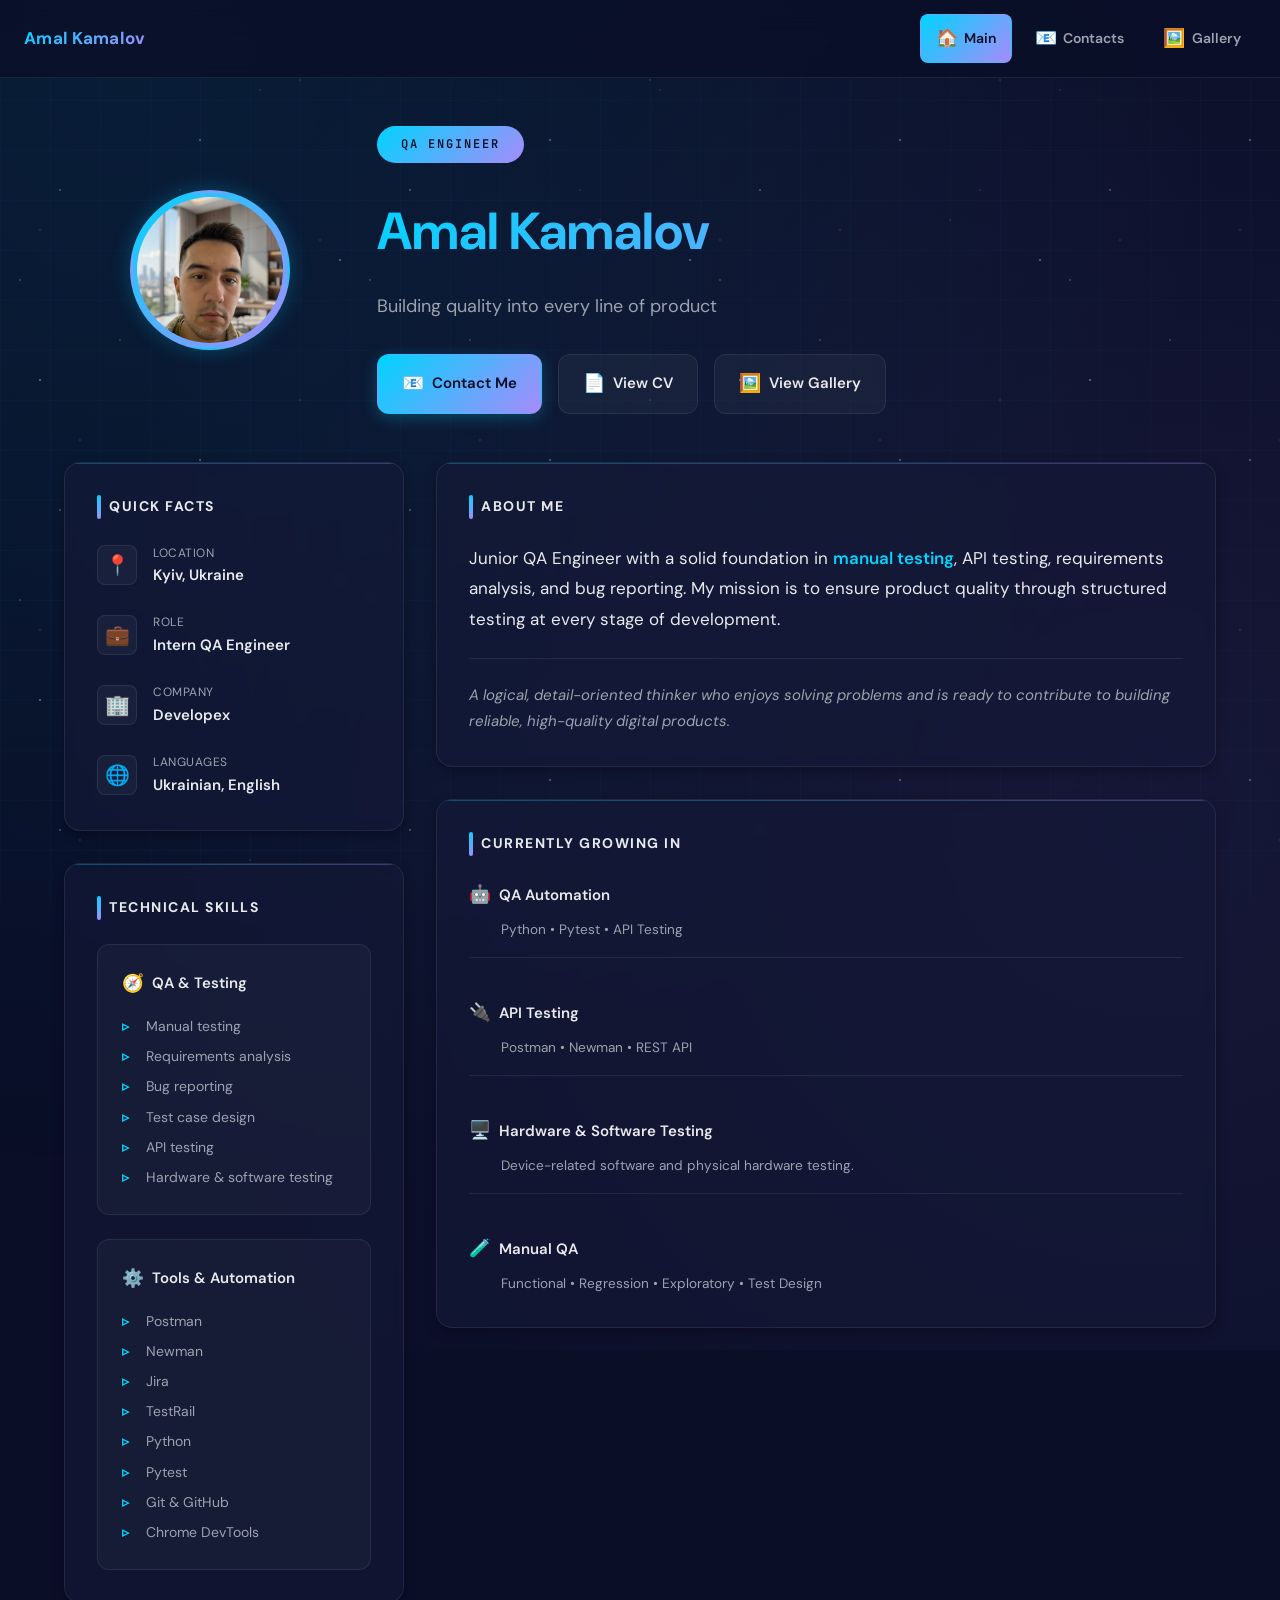
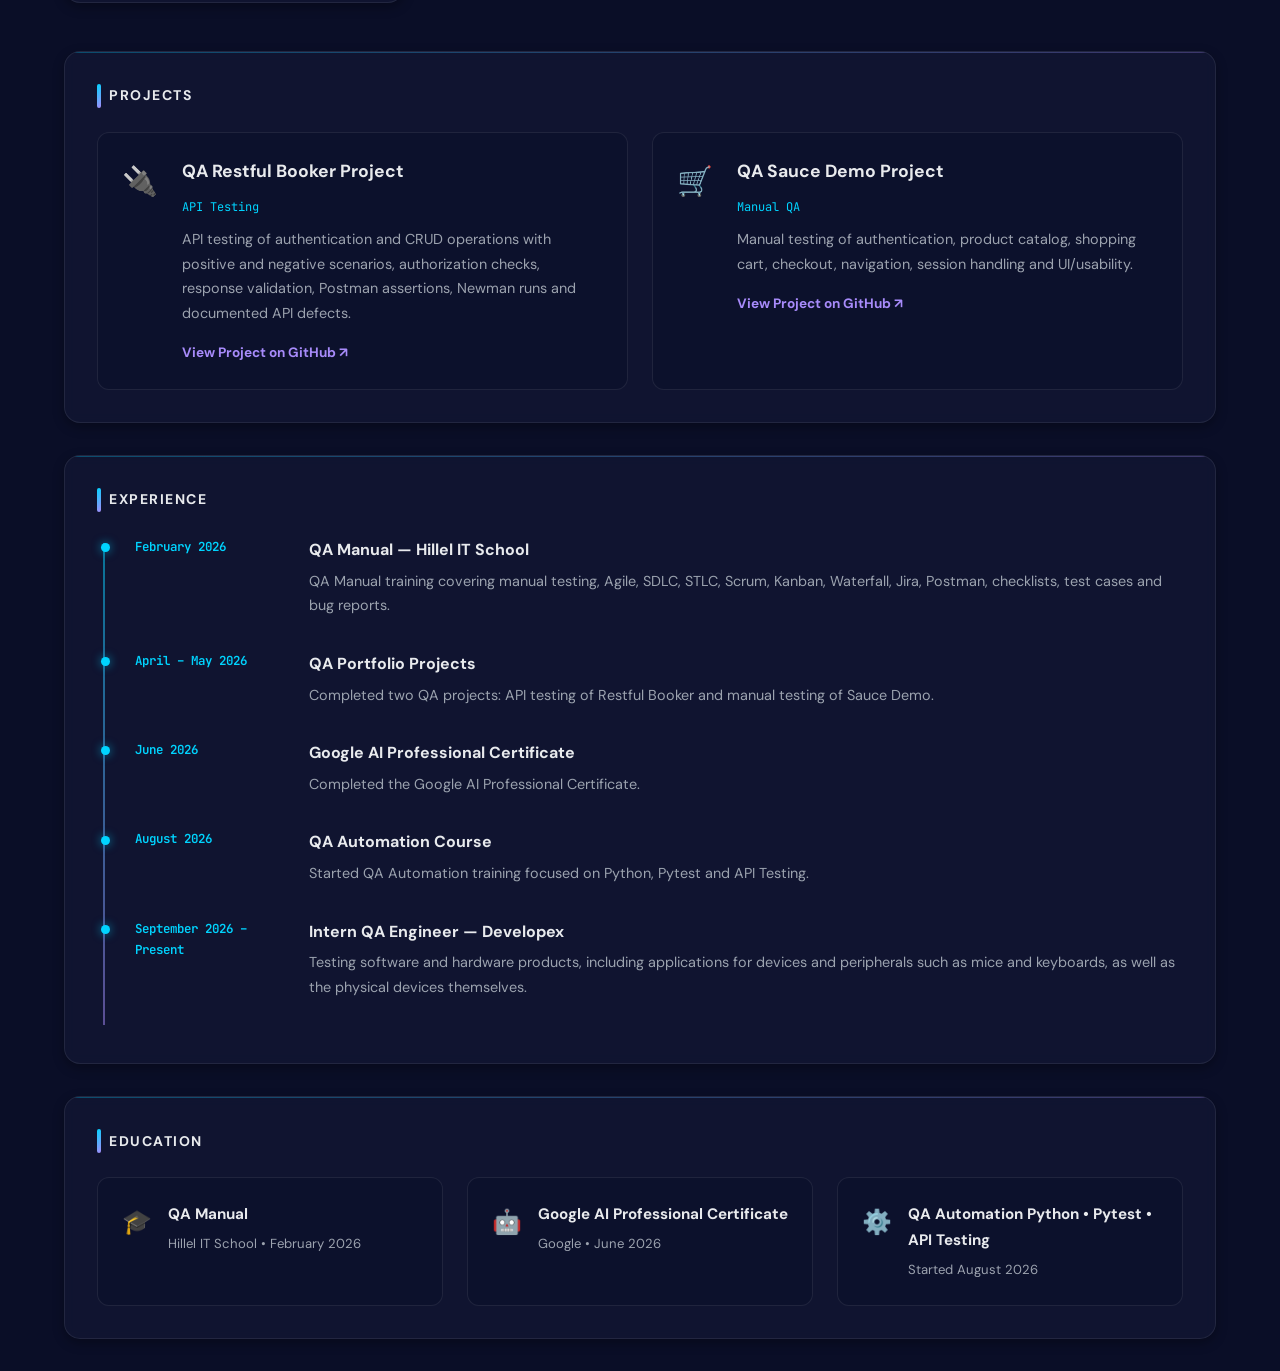
==== commit 377941ed: "Align homepage to shared content grid" ====
--- a/index.html
+++ b/index.html
@@ -54,6 +54,23 @@
       transition: transform 0.2s ease, border-color 0.2s ease;
     }
 
+    /* Shared alignment grid: hero text starts on the same vertical line as the main right column. */
+    .hero-inner {
+      max-width: 1020px;
+      gap: 87px;
+    }
+    .hero-text {
+      flex: 1;
+      min-width: 0;
+    }
+
+    @media (max-width: 1100px) and (min-width: 769px) {
+      .hero-inner {
+        max-width: 920px;
+        gap: 48px;
+      }
+    }
+
     @media (prefers-reduced-motion: reduce) {
       .shooting-star { display: none; }
     }
@@ -61,6 +78,7 @@
     @media (max-width: 768px) {
       .project-grid, .education-grid { grid-template-columns: 1fr; }
       .timeline-item { grid-template-columns: 1fr; gap: 0.25rem; }
+      .hero-inner { gap: var(--space-md); }
     }
   </style>
 </head>
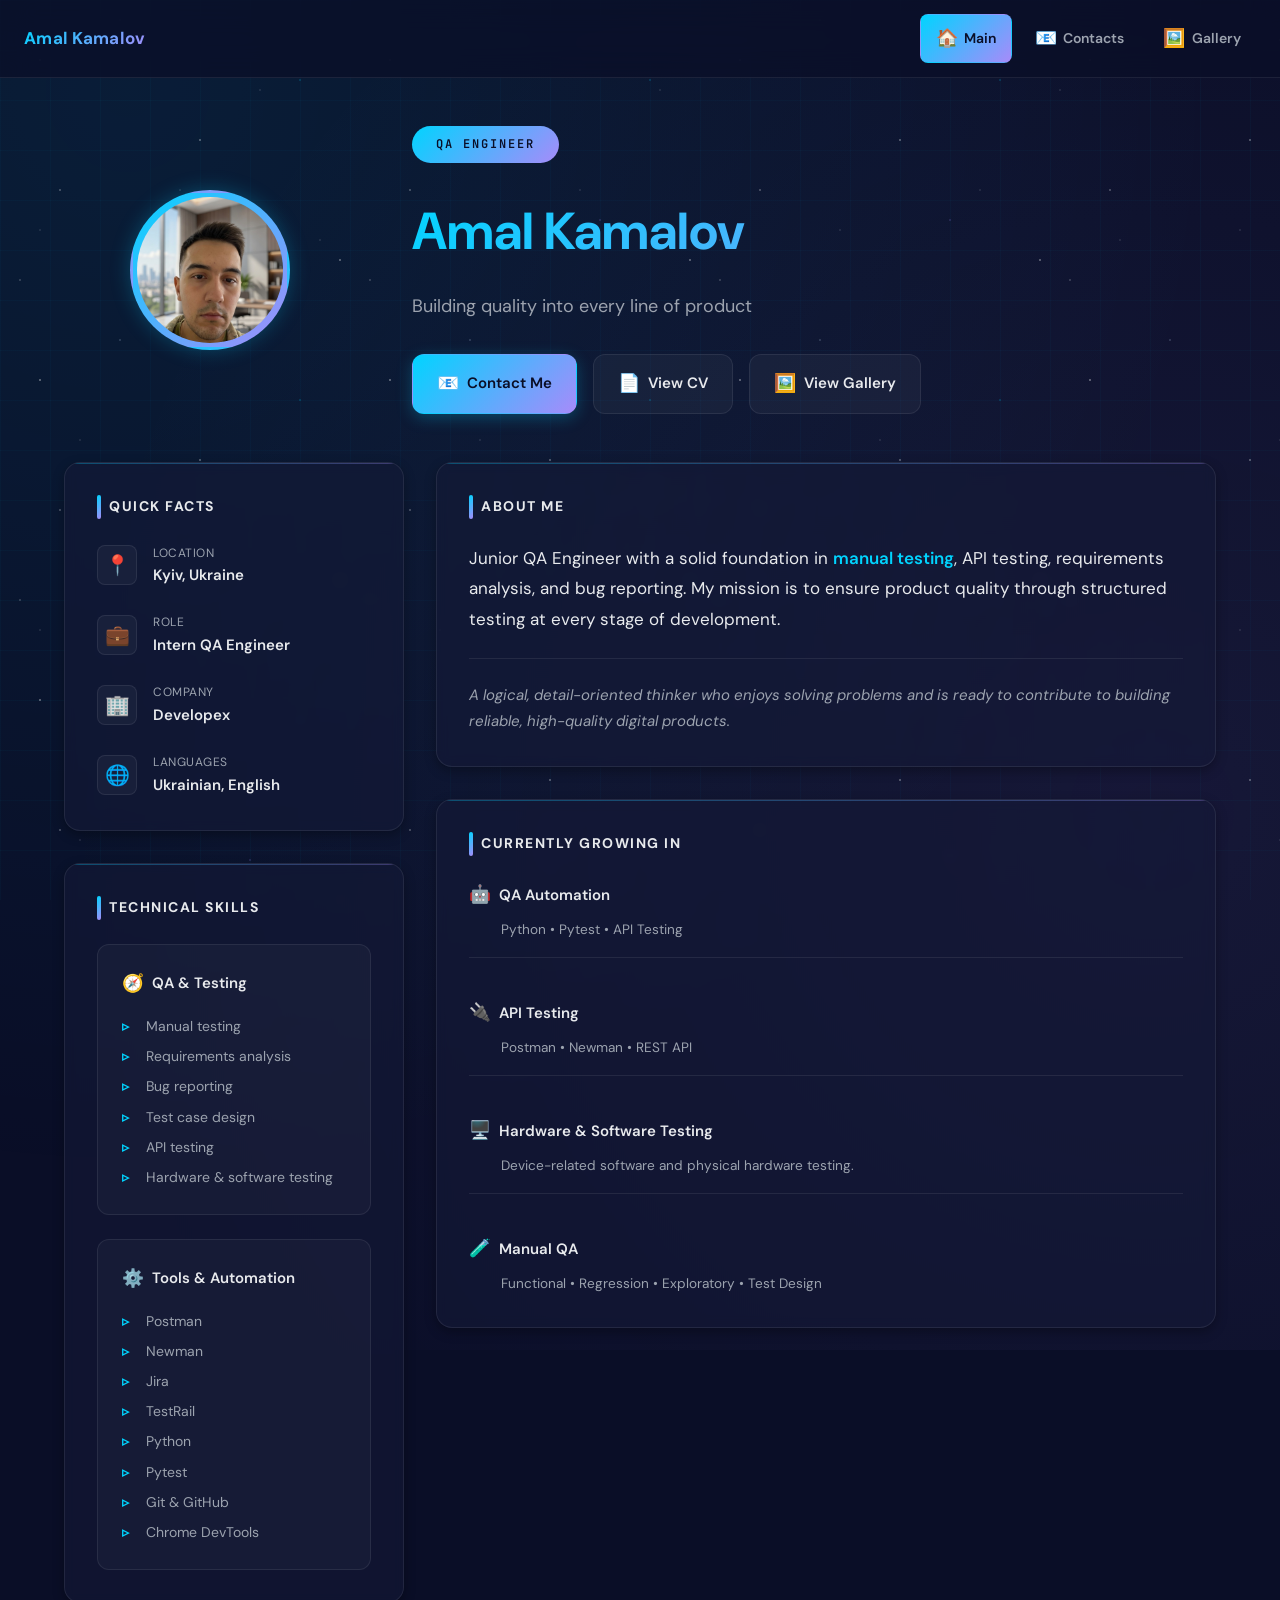
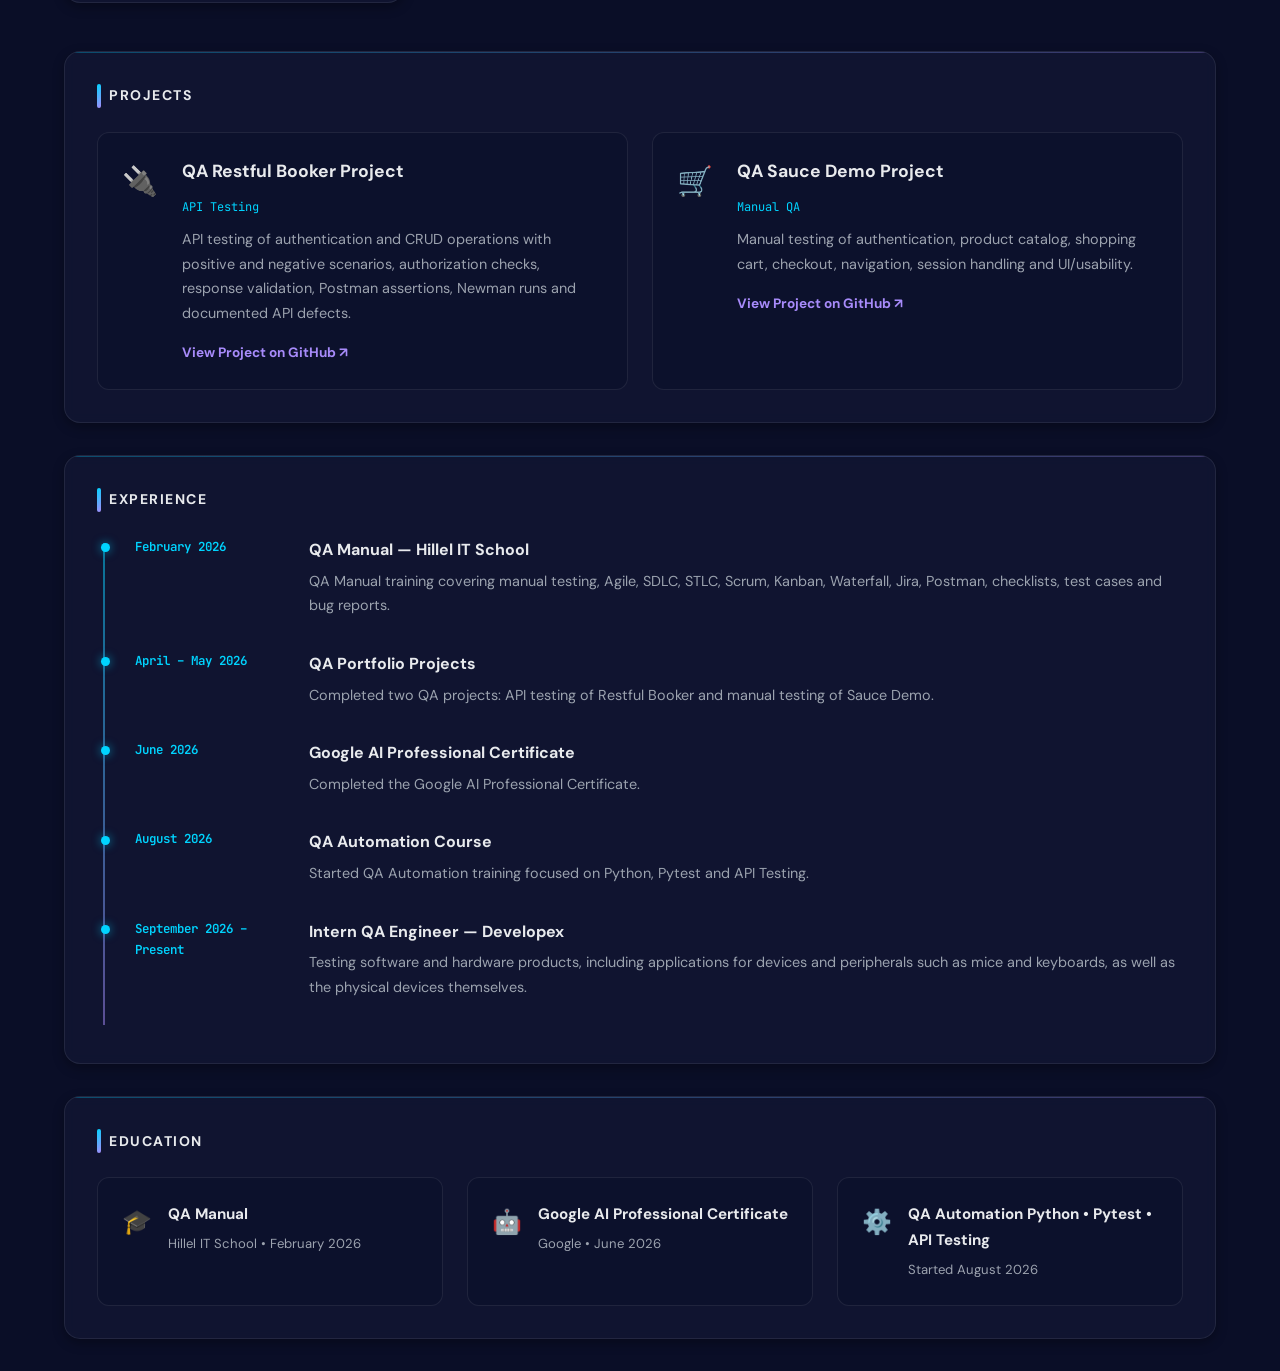
==== commit 14c19603: "Align hero to shared page grid" ====
--- a/index.html
+++ b/index.html
@@ -54,21 +54,20 @@
       transition: transform 0.2s ease, border-color 0.2s ease;
     }
 
-    /* Shared alignment grid: hero text starts on the same vertical line as the main right column. */
+    /* Shared alignment grid: hero uses the exact same columns as the main CV content. */
     .hero-inner {
-      max-width: 1020px;
-      gap: 87px;
+      max-width: 1200px;
+      display: grid;
+      grid-template-columns: 340px minmax(0, 1fr);
+      gap: 32px;
+      align-items: center;
+    }
+    .hero-photo-wrapper {
+      justify-self: center;
     }
     .hero-text {
-      flex: 1;
       min-width: 0;
-    }
-
-    @media (max-width: 1100px) and (min-width: 769px) {
-      .hero-inner {
-        max-width: 920px;
-        gap: 48px;
-      }
+      grid-column: 2;
     }
 
     @media (prefers-reduced-motion: reduce) {
@@ -78,7 +77,13 @@
     @media (max-width: 768px) {
       .project-grid, .education-grid { grid-template-columns: 1fr; }
       .timeline-item { grid-template-columns: 1fr; gap: 0.25rem; }
-      .hero-inner { gap: var(--space-md); }
+      .hero-inner {
+        display: flex;
+        gap: var(--space-md);
+      }
+      .hero-text {
+        grid-column: auto;
+      }
     }
   </style>
 </head>
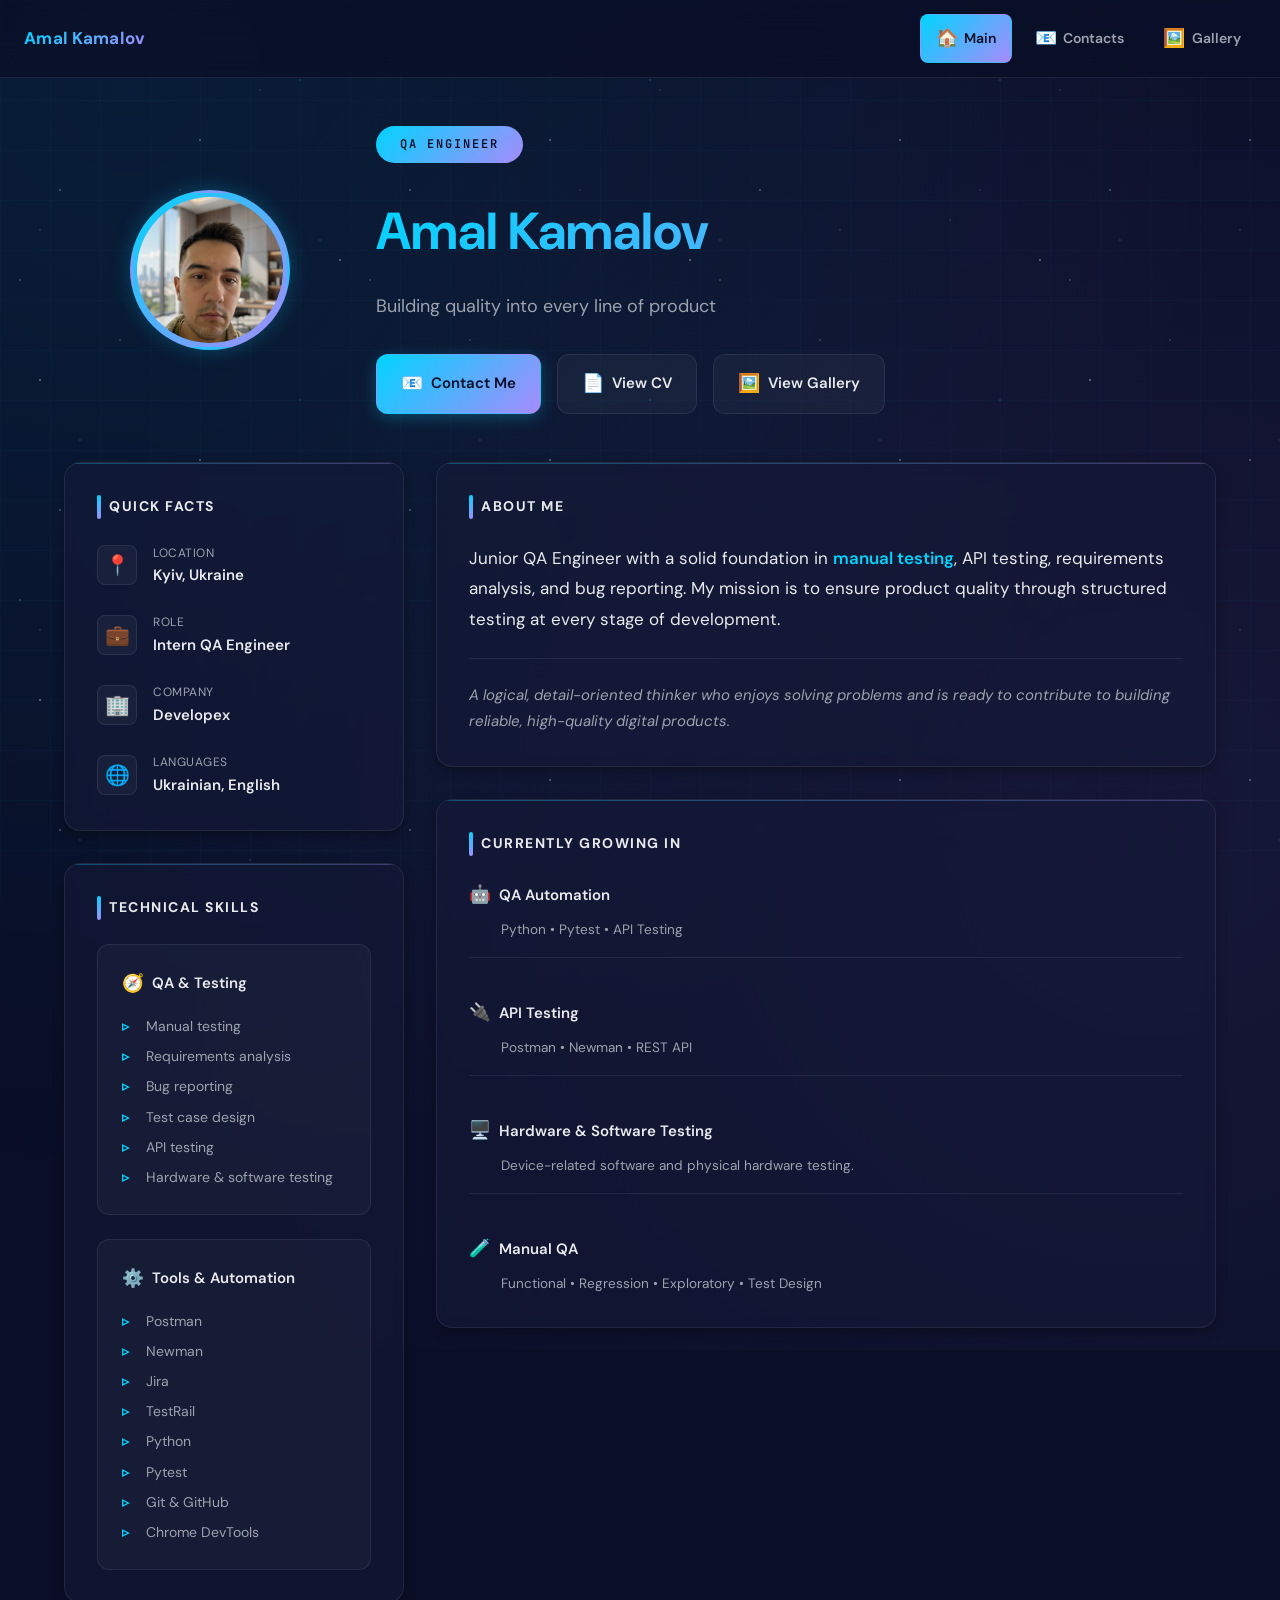
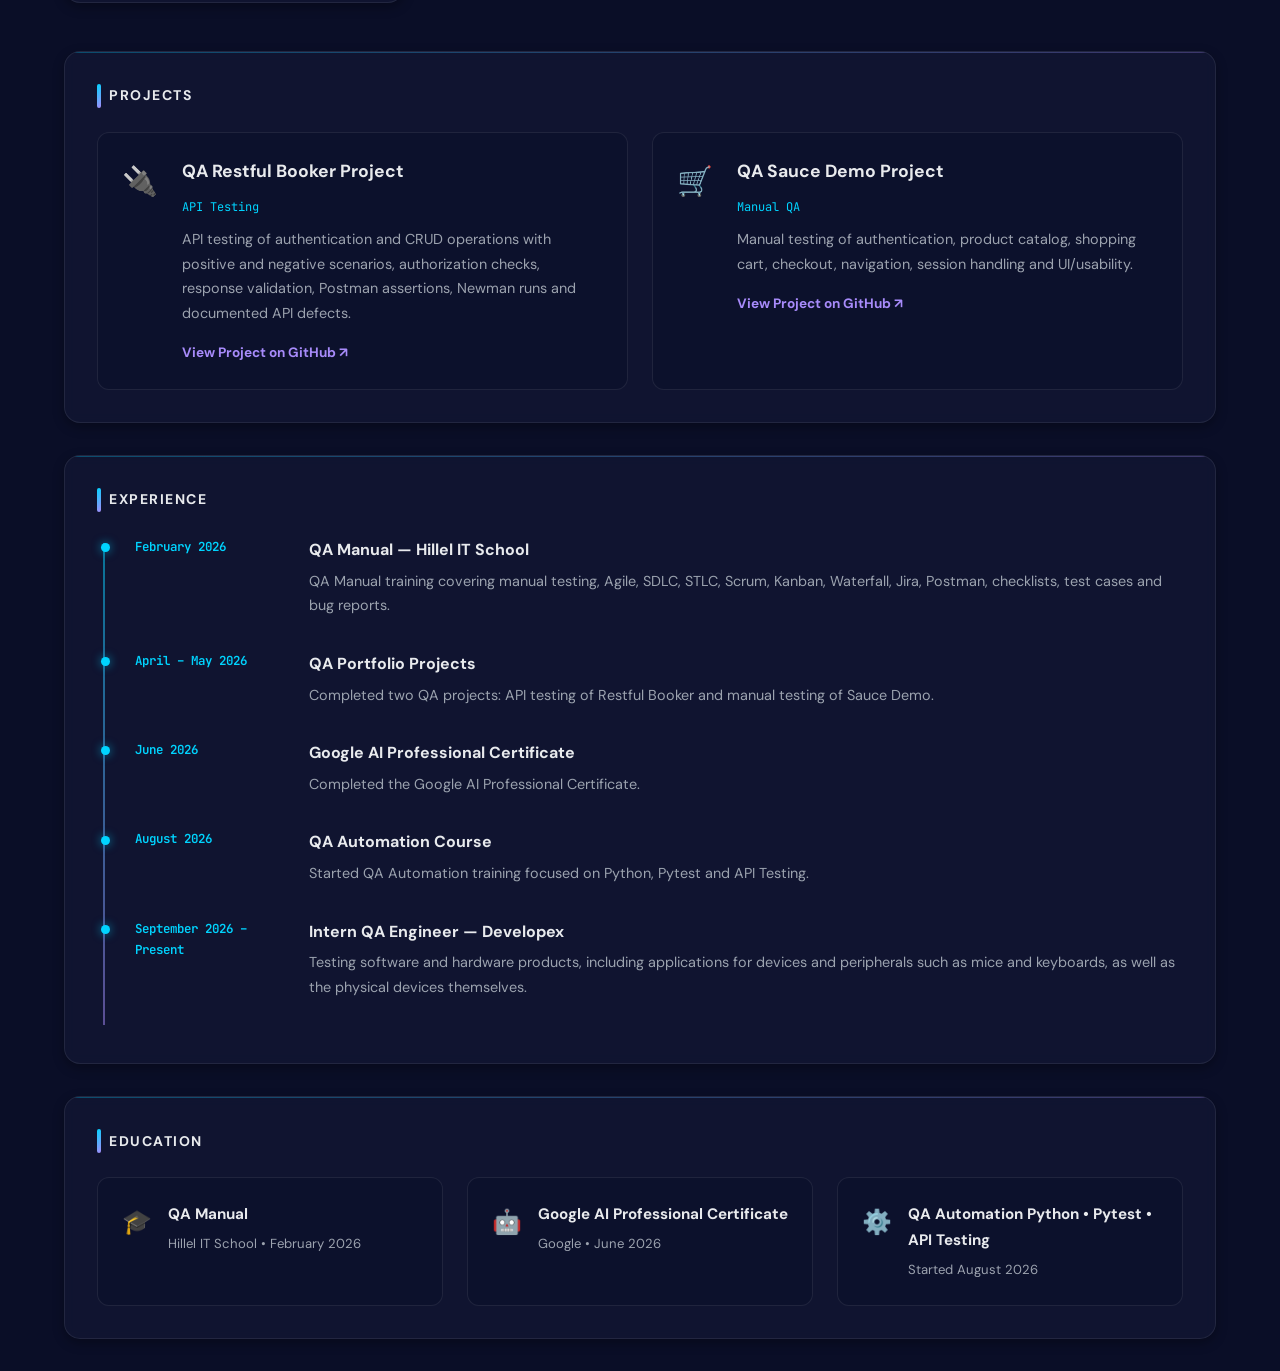
==== commit 986d8873: "Fix hero vertical alignment with About Me" ====
--- a/index.html
+++ b/index.html
@@ -39,51 +39,18 @@
     .education-icon { font-size: 1.5rem; }
     .education-item h3 { font-size: 0.95rem; margin-bottom: 0.3rem; }
     .education-item p { color: var(--text-secondary); font-size: 0.82rem; }
-
-    /* Performance tuning: keep the visual style, remove expensive full-screen animations and heavy card blur during scroll. */
-    .bg-grid,
-    .bg-gradient,
-    .bg-stars,
-    .bg-stars-far {
-      animation: none !important;
-      will-change: auto;
-    }
-    .card {
-      backdrop-filter: blur(6px);
-      -webkit-backdrop-filter: blur(6px);
-      transition: transform 0.2s ease, border-color 0.2s ease;
-    }
-
-    /* Shared alignment grid: hero uses the exact same columns as the main CV content. */
-    .hero-inner {
-      max-width: 1200px;
-      display: grid;
-      grid-template-columns: 340px minmax(0, 1fr);
-      gap: 32px;
-      align-items: center;
-    }
-    .hero-photo-wrapper {
-      justify-self: center;
-    }
-    .hero-text {
-      min-width: 0;
-      grid-column: 2;
-    }
-
-    @media (prefers-reduced-motion: reduce) {
-      .shooting-star { display: none; }
-    }
-
+    .bg-grid,.bg-gradient,.bg-stars,.bg-stars-far { animation: none !important; will-change: auto; }
+    .card { backdrop-filter: blur(6px); -webkit-backdrop-filter: blur(6px); transition: transform 0.2s ease,border-color 0.2s ease; }
+    /* Hero text starts on the exact same vertical line as the About Me card below. */
+    .hero-inner { max-width: 1200px; display: grid; grid-template-columns: 340px minmax(0,1fr); gap: 32px; align-items: center; }
+    .hero-photo-wrapper { justify-self: center; }
+    .hero-text { min-width: 0; grid-column: 2; margin-left: -36px; }
+    @media (prefers-reduced-motion: reduce) { .shooting-star { display: none; } }
     @media (max-width: 768px) {
-      .project-grid, .education-grid { grid-template-columns: 1fr; }
+      .project-grid,.education-grid { grid-template-columns: 1fr; }
       .timeline-item { grid-template-columns: 1fr; gap: 0.25rem; }
-      .hero-inner {
-        display: flex;
-        gap: var(--space-md);
-      }
-      .hero-text {
-        grid-column: auto;
-      }
+      .hero-inner { display: flex; gap: var(--space-md); }
+      .hero-text { grid-column: auto; margin-left: 0; }
     }
   </style>
 </head>
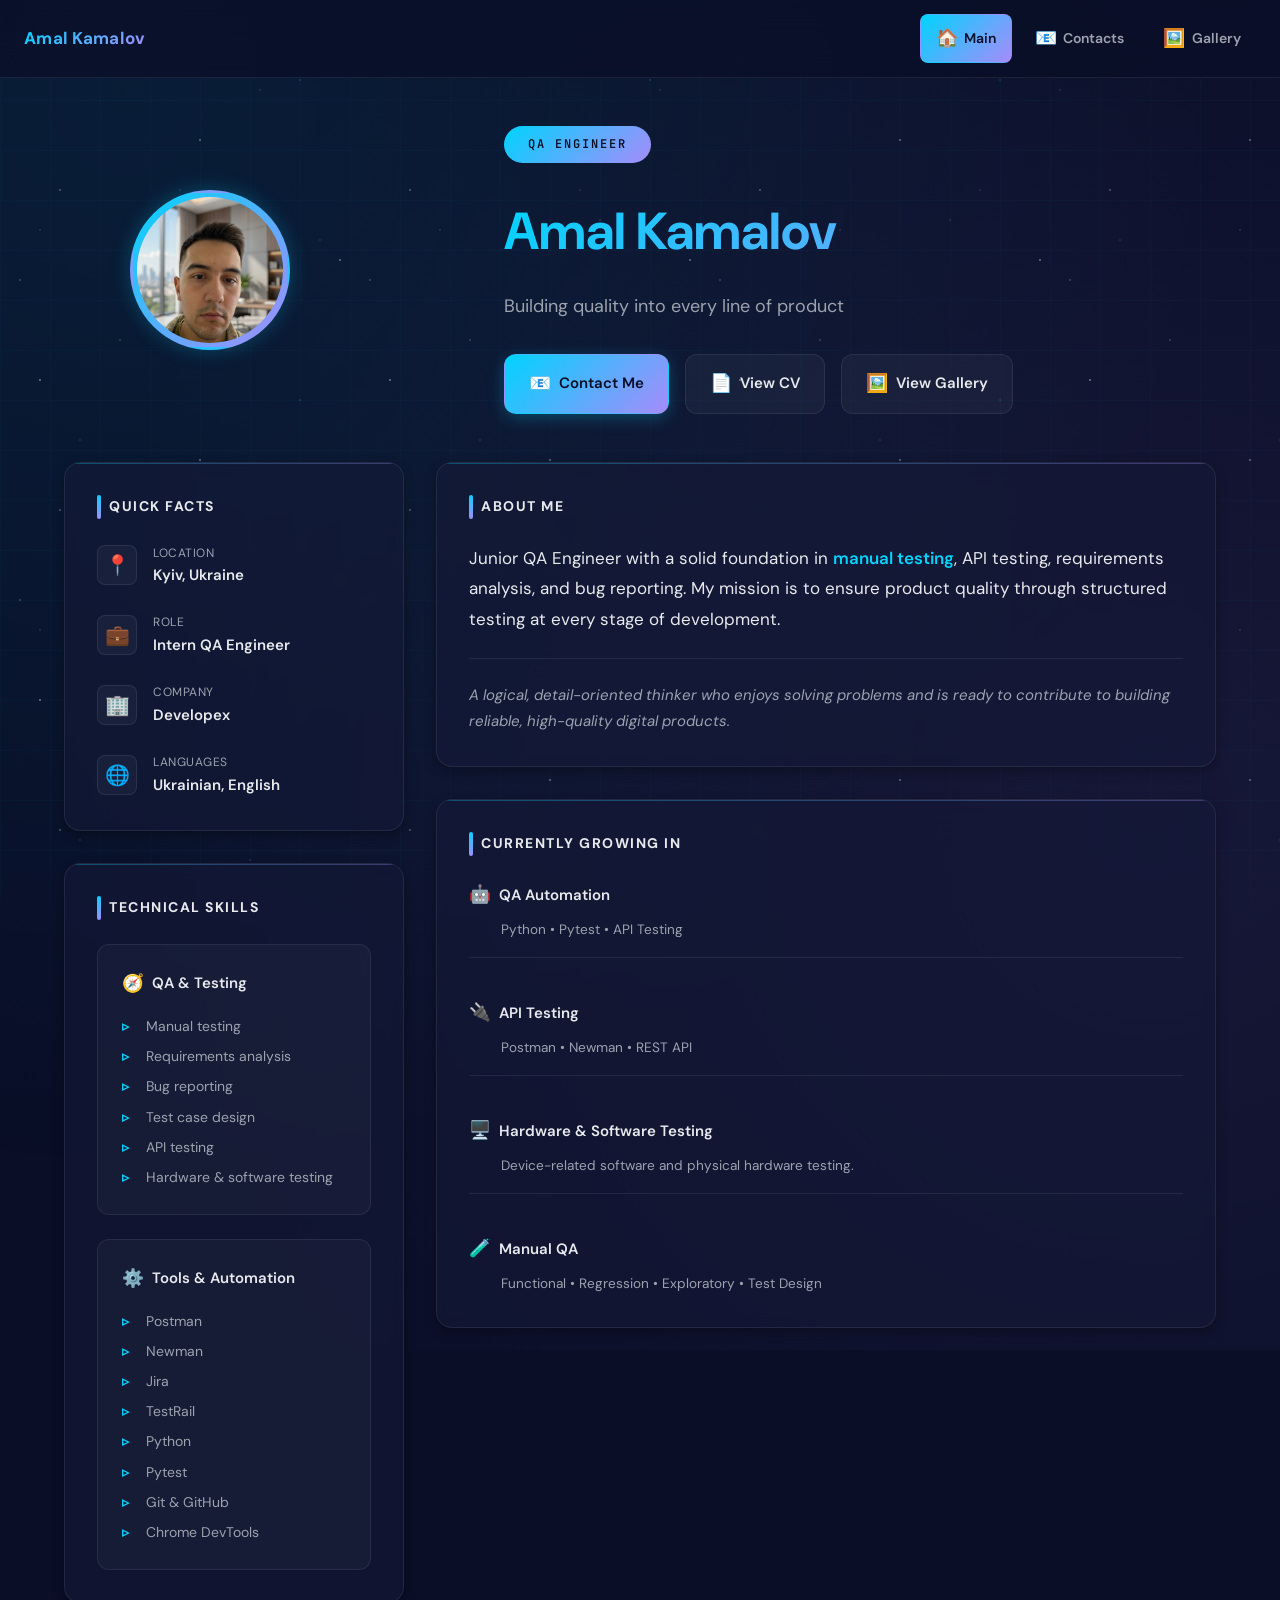
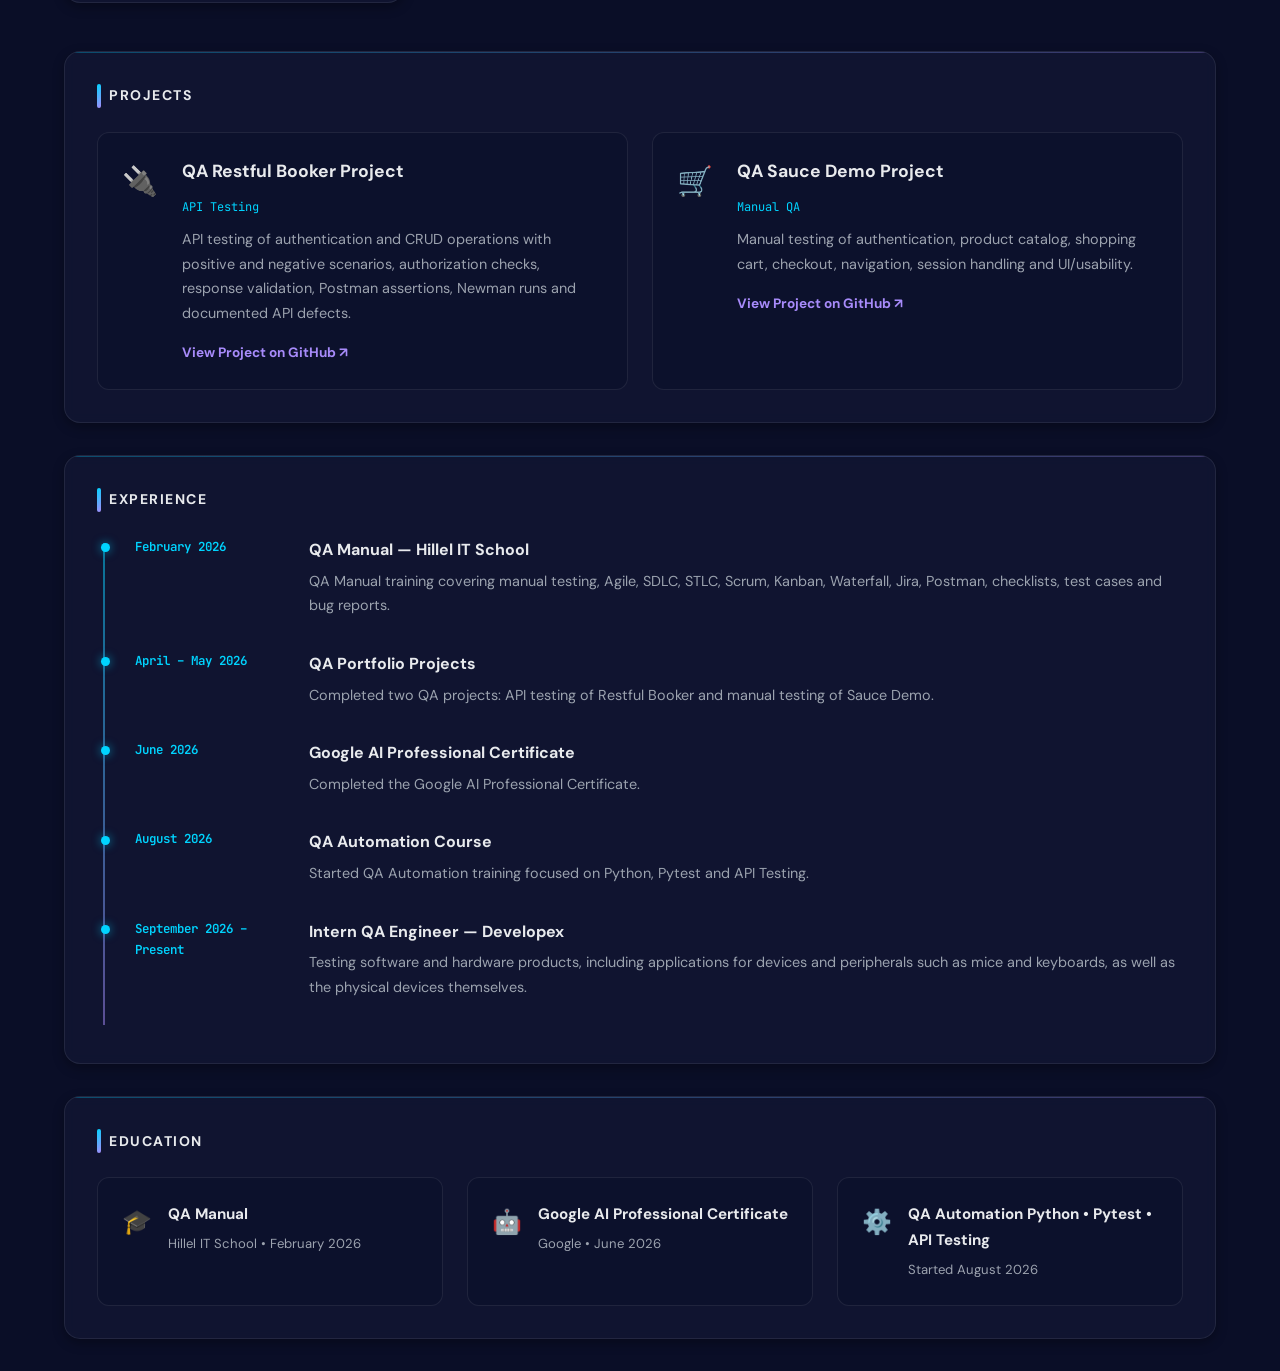
==== commit f955c126: "Fix hero vertical alignment with About Me" ====
--- a/index.html
+++ b/index.html
@@ -7,7 +7,7 @@
   <title>Amal Kamalov — QA Engineer</title>
   <link rel="stylesheet" type="text/css" href="StylesMy.css">
   <link rel="icon" href="Favicon/favicon.ico" sizes="any">
-  <link rel="icon" type="image/png" sizes="16x16" href="Favicon/favicon-16.png">
+  <link rel="icon" type="image/png" sizes="16x16" href="Favicon/favicon-16x16.png">
   <link rel="icon" type="image/png" sizes="192x192" href="Favicon/favicon-192x192.png">
   <link rel="icon" type="image/png" sizes="512x512" href="Favicon/favicon-512x512.png">
   <link rel="apple-touch-icon" href="Favicon/apple-touch-icon.png">
@@ -39,18 +39,18 @@
     .education-icon { font-size: 1.5rem; }
     .education-item h3 { font-size: 0.95rem; margin-bottom: 0.3rem; }
     .education-item p { color: var(--text-secondary); font-size: 0.82rem; }
-    .bg-grid,.bg-gradient,.bg-stars,.bg-stars-far { animation: none !important; will-change: auto; }
-    .card { backdrop-filter: blur(6px); -webkit-backdrop-filter: blur(6px); transition: transform 0.2s ease,border-color 0.2s ease; }
-    /* Hero text starts on the exact same vertical line as the About Me card below. */
-    .hero-inner { max-width: 1200px; display: grid; grid-template-columns: 340px minmax(0,1fr); gap: 32px; align-items: center; }
-    .hero-photo-wrapper { justify-self: center; }
-    .hero-text { min-width: 0; grid-column: 2; margin-left: -36px; }
-    @media (prefers-reduced-motion: reduce) { .shooting-star { display: none; } }
-    @media (max-width: 768px) {
-      .project-grid,.education-grid { grid-template-columns: 1fr; }
-      .timeline-item { grid-template-columns: 1fr; gap: 0.25rem; }
-      .hero-inner { display: flex; gap: var(--space-md); }
-      .hero-text { grid-column: auto; margin-left: 0; }
+    .bg-grid,.bg-gradient,.bg-stars,.bg-stars-far { animation:none!important; will-change:auto; }
+    .card { backdrop-filter:blur(6px); -webkit-backdrop-filter:blur(6px); transition:transform .2s ease,border-color .2s ease; }
+    /* Align hero text with the actual text start inside the About Me card. */
+    .hero-inner { max-width:1200px; display:grid; grid-template-columns:340px minmax(0,1fr); gap:32px; align-items:center; }
+    .hero-photo-wrapper { justify-self:center; }
+    .hero-text { min-width:0; grid-column:2; margin-left:92px; }
+    @media (prefers-reduced-motion:reduce) { .shooting-star { display:none; } }
+    @media (max-width:768px) {
+      .project-grid,.education-grid { grid-template-columns:1fr; }
+      .timeline-item { grid-template-columns:1fr; gap:.25rem; }
+      .hero-inner { display:flex; gap:var(--space-md); }
+      .hero-text { grid-column:auto; margin-left:0; }
     }
   </style>
 </head>
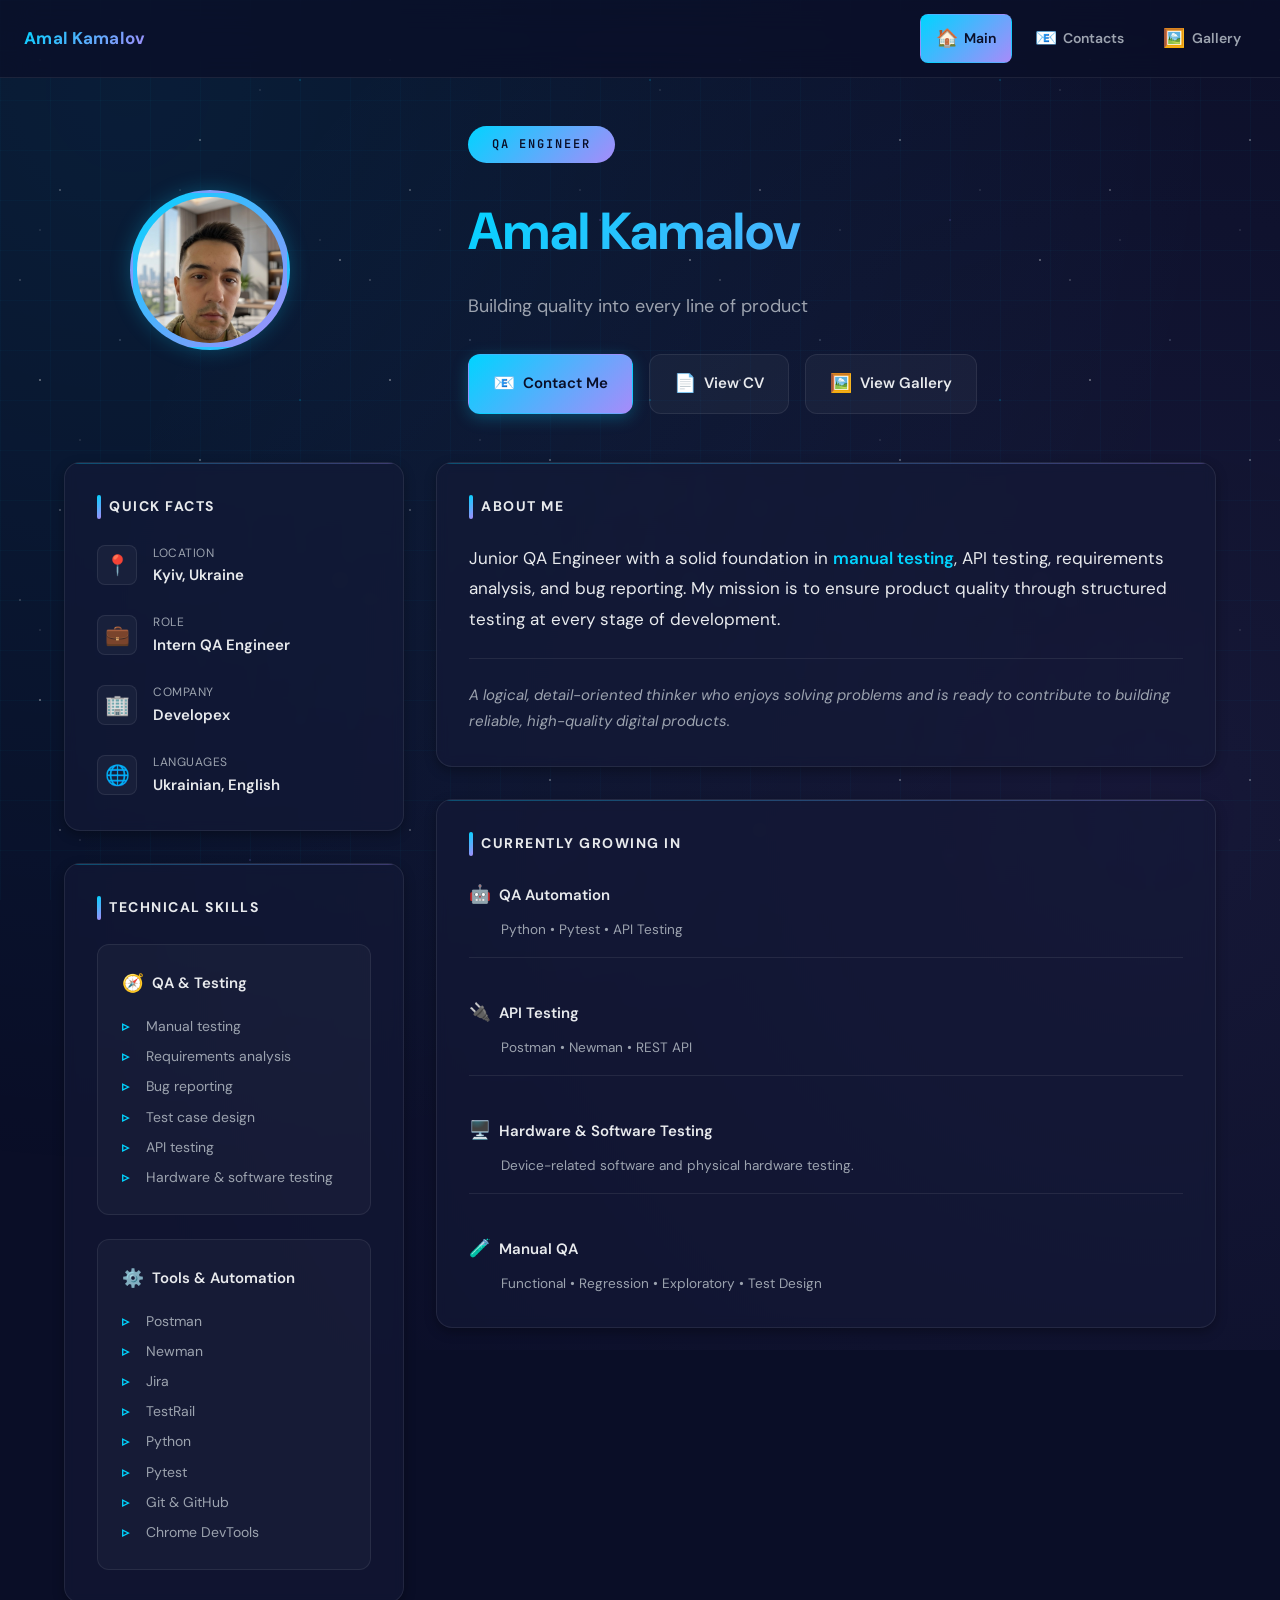
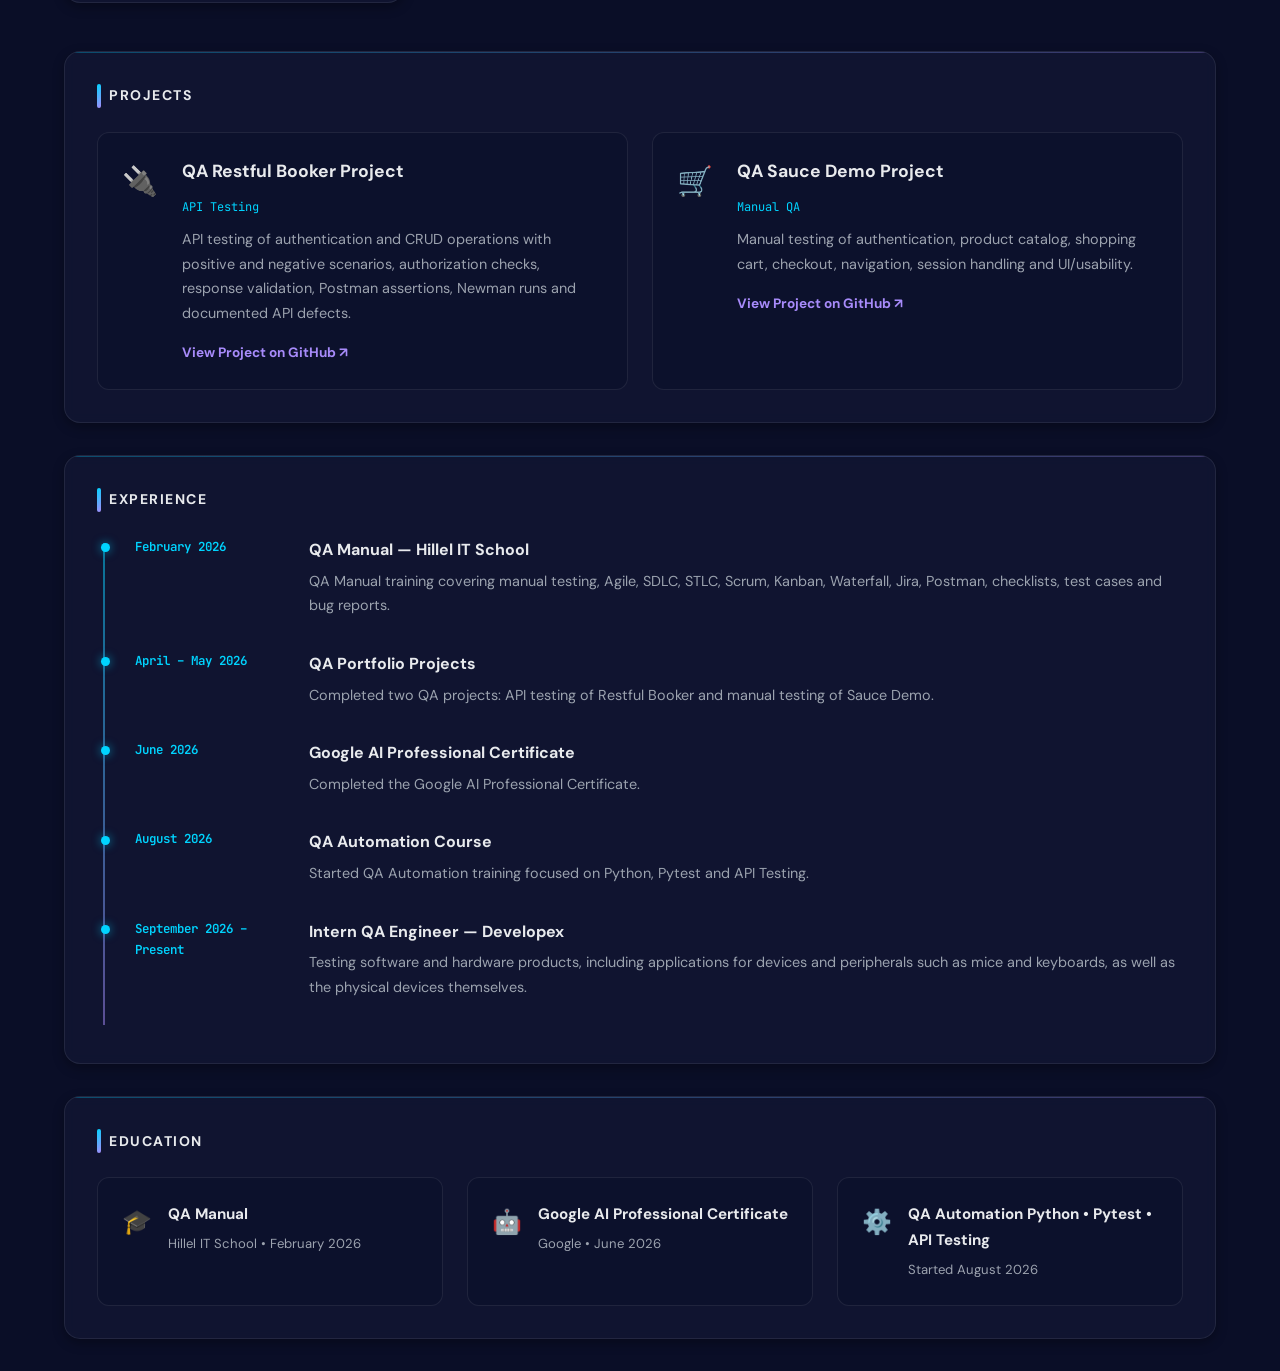
==== commit 00b93513: "Fix hero alignment with About Me block" ====
--- a/index.html
+++ b/index.html
@@ -44,7 +44,7 @@
     /* Align hero text with the actual text start inside the About Me card. */
     .hero-inner { max-width:1200px; display:grid; grid-template-columns:340px minmax(0,1fr); gap:32px; align-items:center; }
     .hero-photo-wrapper { justify-self:center; }
-    .hero-text { min-width:0; grid-column:2; margin-left:92px; }
+    .hero-text { min-width:0; grid-column:2; margin-left:56px; }
     @media (prefers-reduced-motion:reduce) { .shooting-star { display:none; } }
     @media (max-width:768px) {
       .project-grid,.education-grid { grid-template-columns:1fr; }
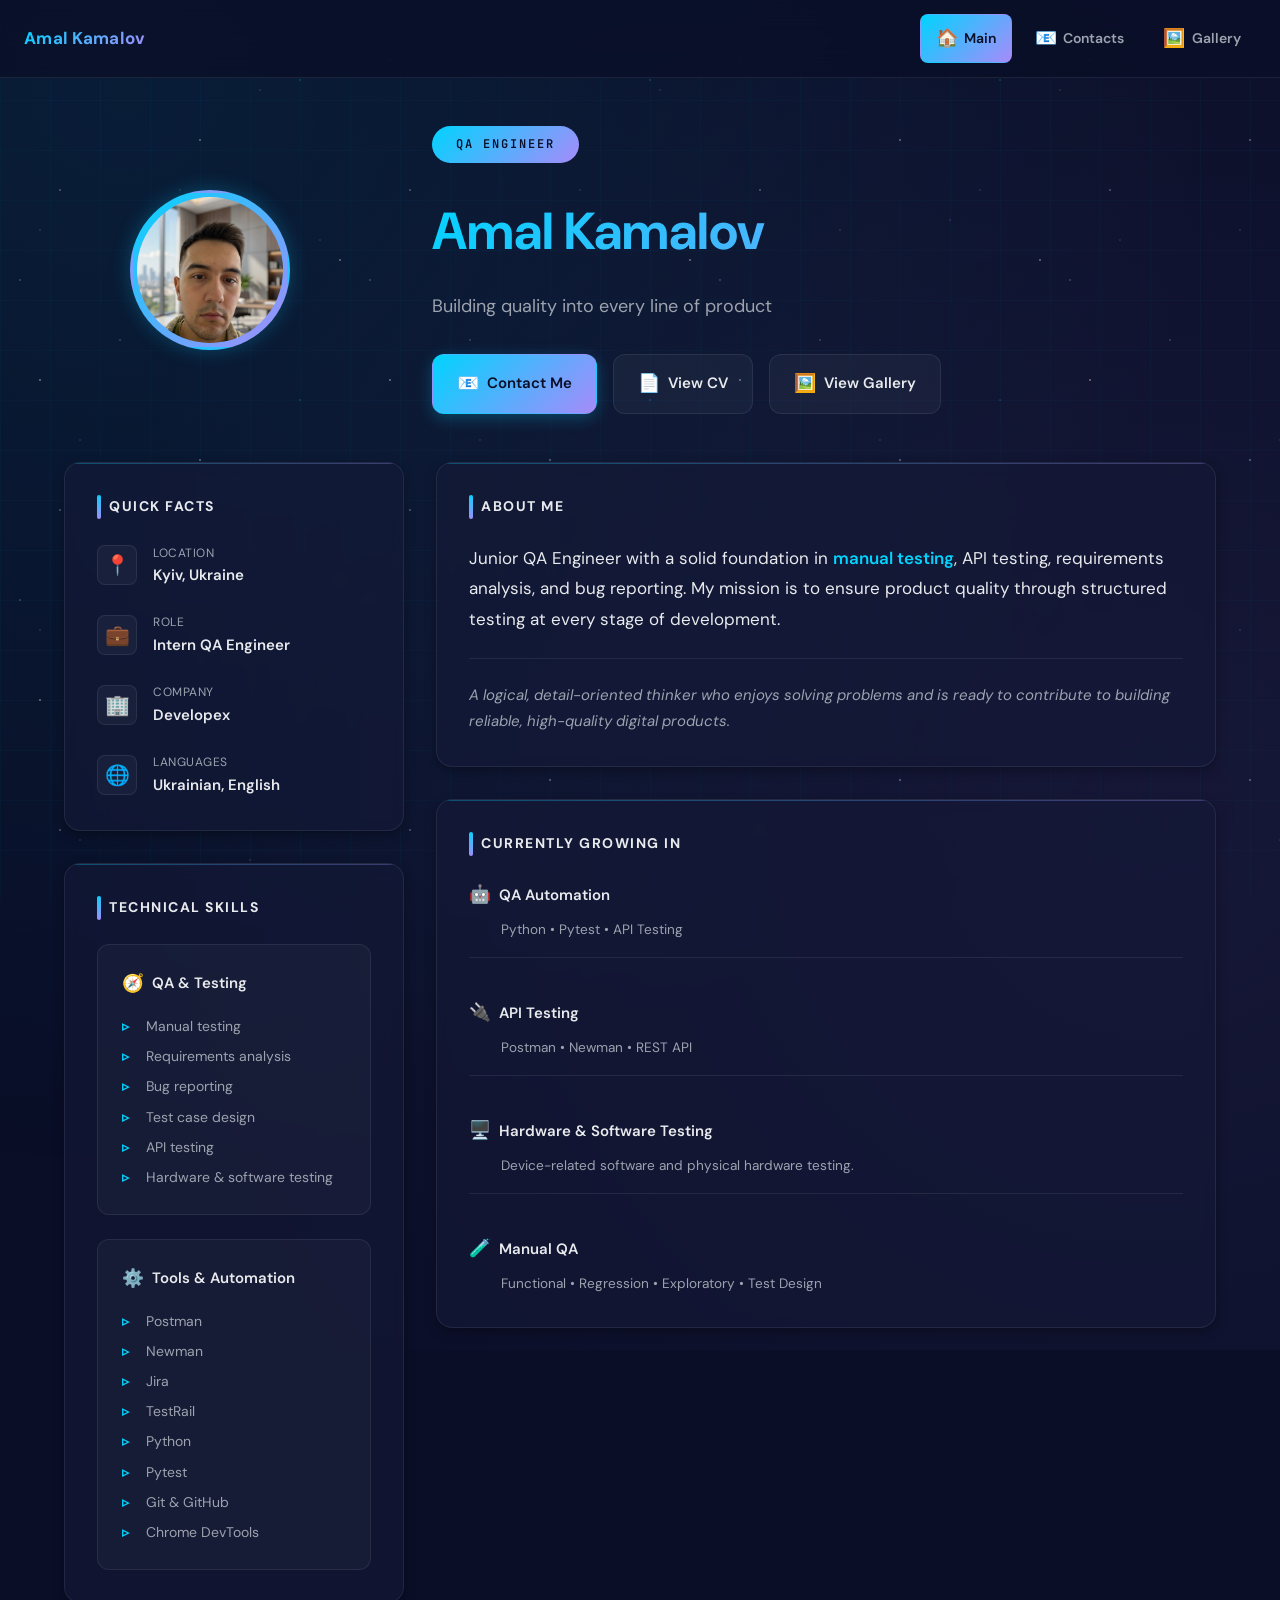
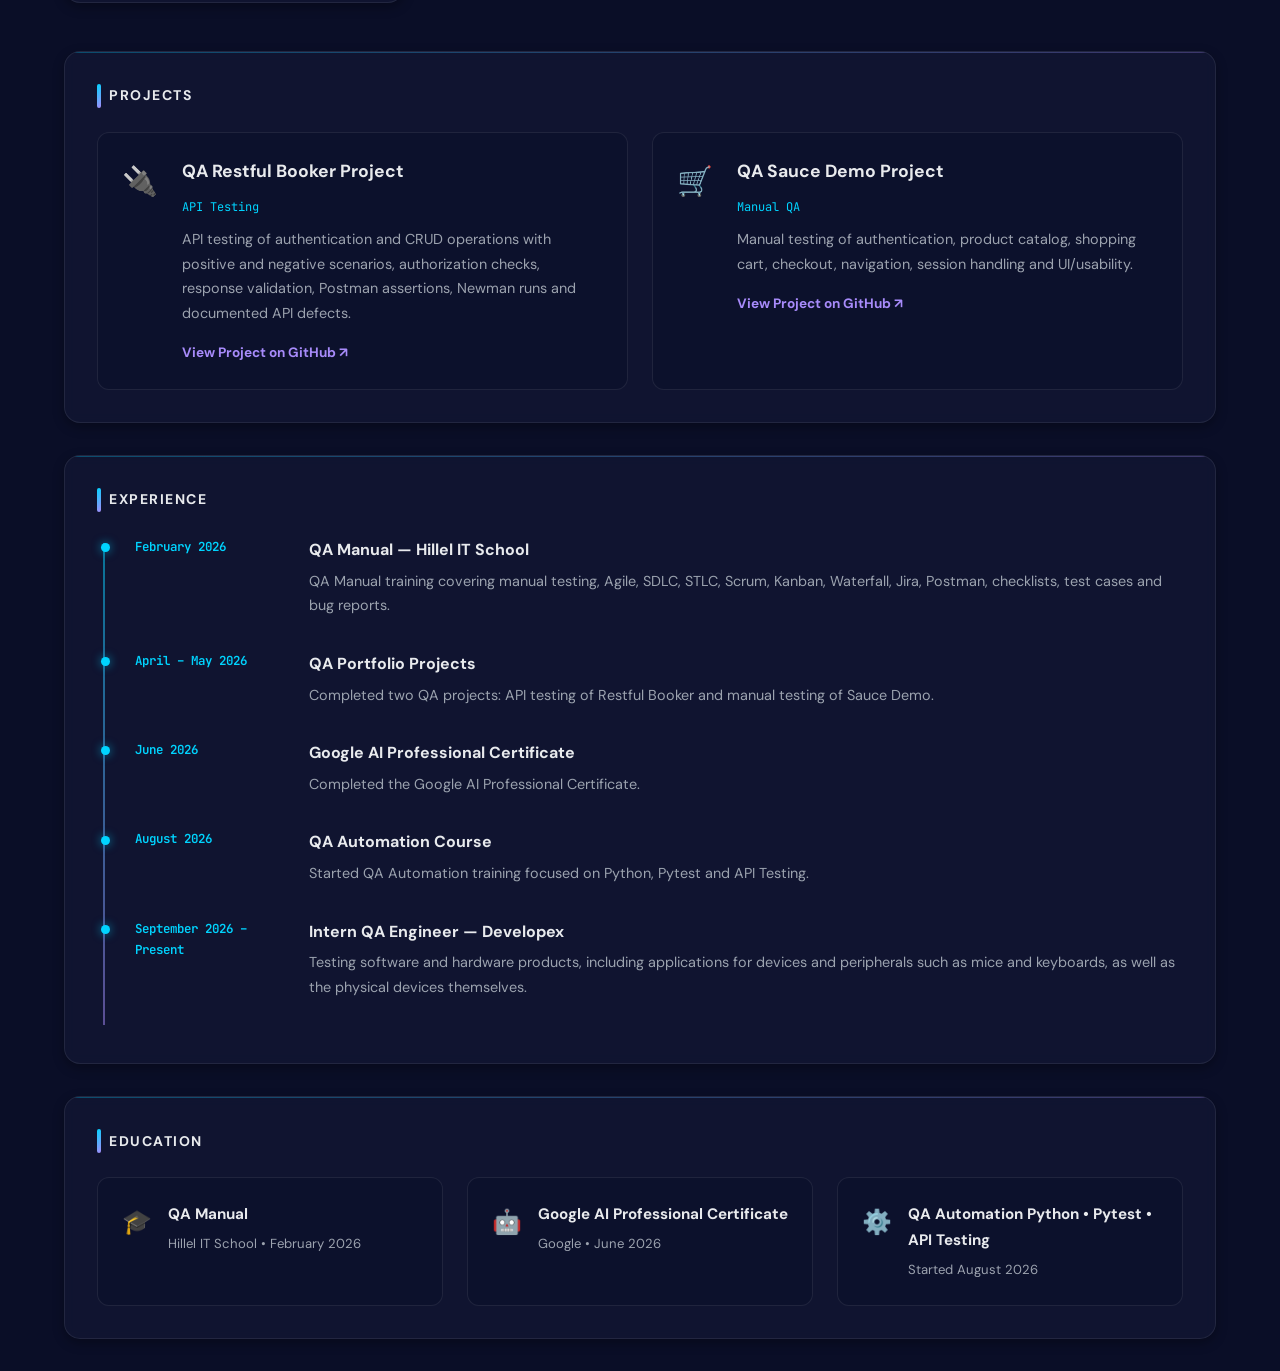
==== commit 52f55e4c: "Align hero text with About Me content" ====
--- a/index.html
+++ b/index.html
@@ -44,7 +44,7 @@
     /* Align hero text with the actual text start inside the About Me card. */
     .hero-inner { max-width:1200px; display:grid; grid-template-columns:340px minmax(0,1fr); gap:32px; align-items:center; }
     .hero-photo-wrapper { justify-self:center; }
-    .hero-text { min-width:0; grid-column:2; margin-left:56px; }
+    .hero-text { min-width:0; grid-column:2; margin-left:20px; }
     @media (prefers-reduced-motion:reduce) { .shooting-star { display:none; } }
     @media (max-width:768px) {
       .project-grid,.education-grid { grid-template-columns:1fr; }
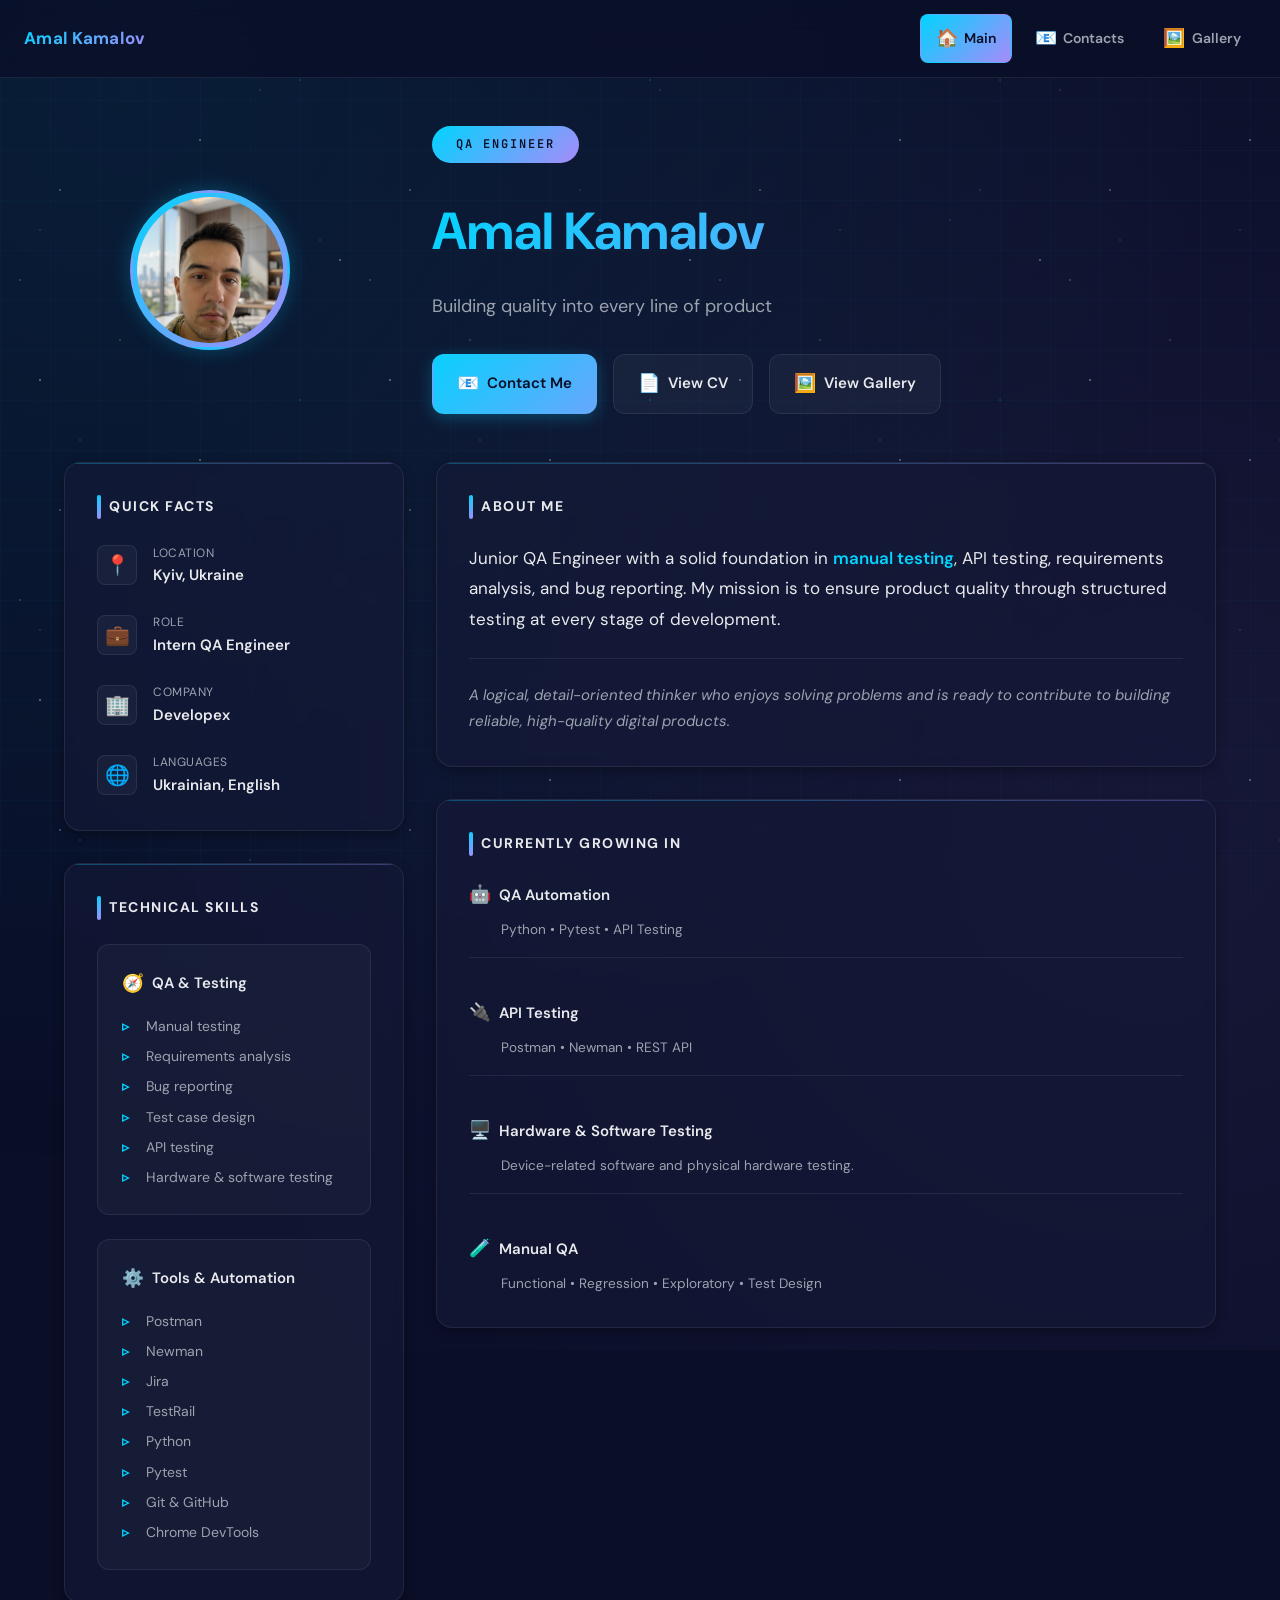
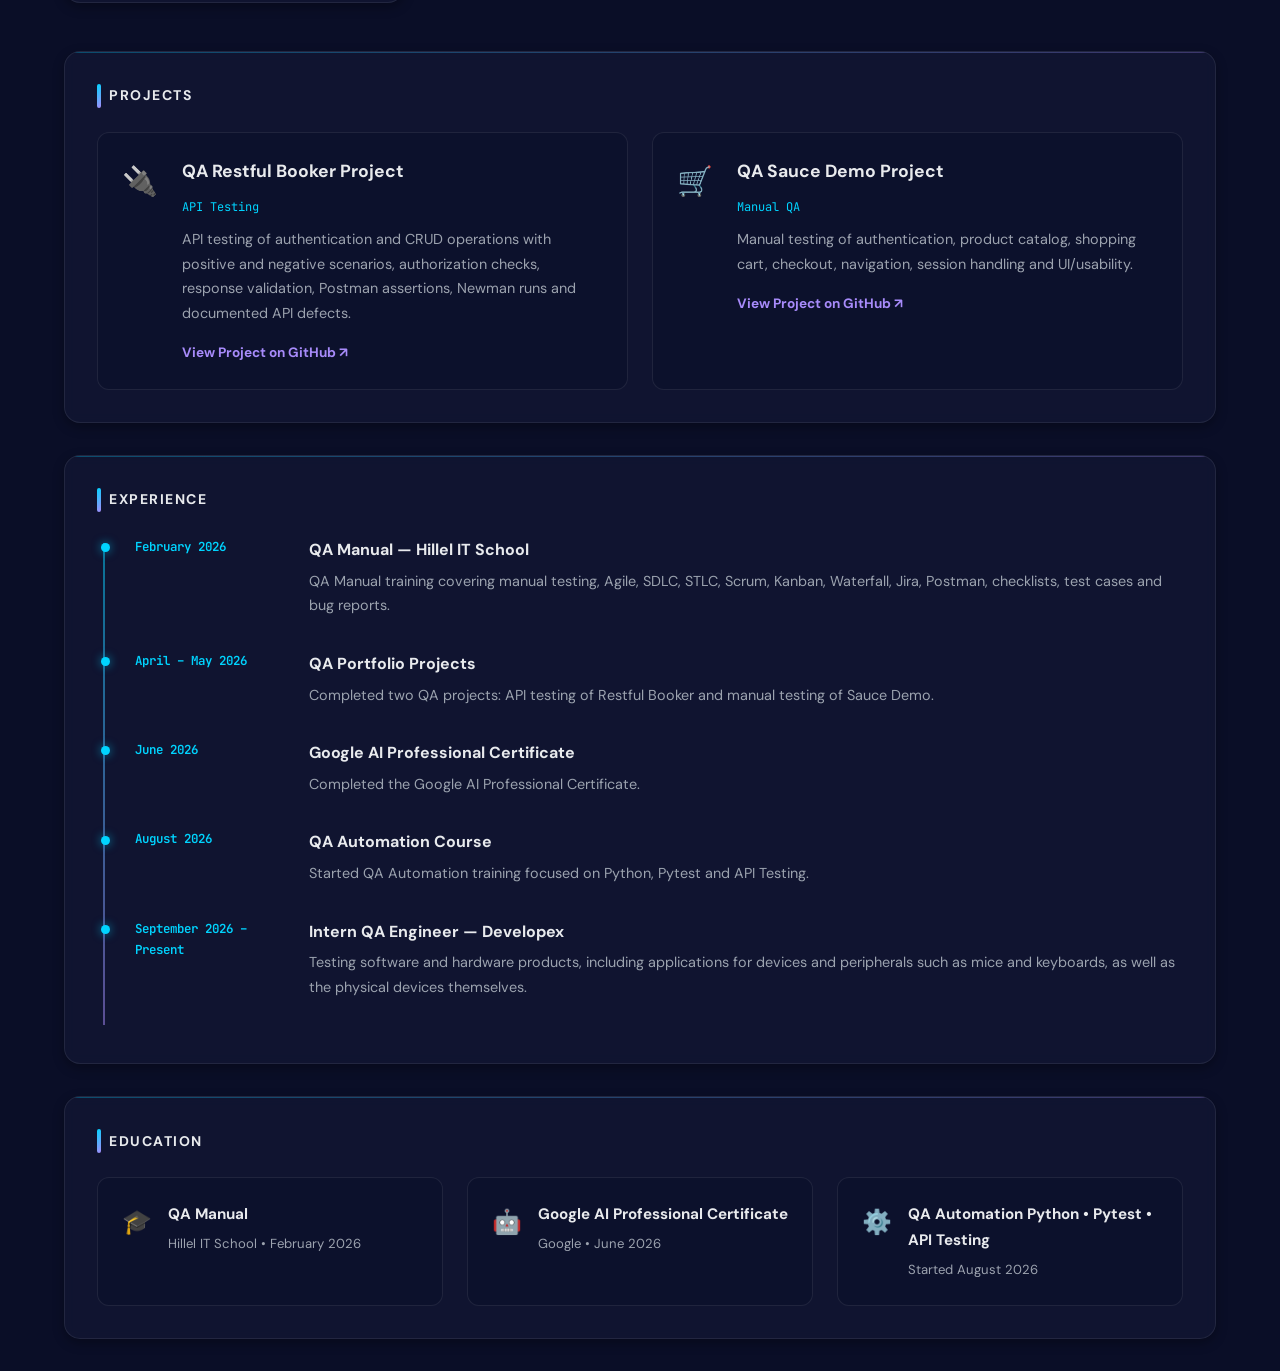
==== commit 21ba4e42: "Add modern motion effects to portfolio" ====
--- a/index.html
+++ b/index.html
@@ -39,13 +39,51 @@
     .education-icon { font-size: 1.5rem; }
     .education-item h3 { font-size: 0.95rem; margin-bottom: 0.3rem; }
     .education-item p { color: var(--text-secondary); font-size: 0.82rem; }
-    .bg-grid,.bg-gradient,.bg-stars,.bg-stars-far { animation:none!important; will-change:auto; }
-    .card { backdrop-filter:blur(6px); -webkit-backdrop-filter:blur(6px); transition:transform .2s ease,border-color .2s ease; }
-    /* Align hero text with the actual text start inside the About Me card. */
-    .hero-inner { max-width:1200px; display:grid; grid-template-columns:340px minmax(0,1fr); gap:32px; align-items:center; }
-    .hero-photo-wrapper { justify-self:center; }
-    .hero-text { min-width:0; grid-column:2; margin-left:20px; }
-    @media (prefers-reduced-motion:reduce) { .shooting-star { display:none; } }
+
+    /* Motion system */
+    @keyframes heroPhotoIn { from { opacity: 0; transform: scale(.92) translateY(14px); } to { opacity: 1; transform: scale(1) translateY(0); } }
+    @keyframes heroBadgeIn { from { opacity: 0; transform: translateY(-14px); } to { opacity: 1; transform: translateY(0); } }
+    @keyframes heroTextIn { from { opacity: 0; transform: translateY(18px); } to { opacity: 1; transform: translateY(0); } }
+    @keyframes heroButtonsIn { from { opacity: 0; transform: translateY(14px); } to { opacity: 1; transform: translateY(0); } }
+    @keyframes photoGlow { 0%,100% { filter: drop-shadow(0 0 8px rgba(0,212,255,.22)); } 50% { filter: drop-shadow(0 0 20px rgba(112,102,255,.42)); } }
+    @keyframes gridDrift { from { background-position: 0 0; } to { background-position: 32px 32px; } }
+    @keyframes lineGrow { from { transform: scaleY(.25); opacity: .35; } to { transform: scaleY(1); opacity: 1; } }
+
+    .bg-grid { animation: gridDrift 28s linear infinite !important; }
+    .bg-gradient,.bg-stars,.bg-stars-far { animation: none !important; will-change: auto; }
+    .hero-photo-wrapper { animation: heroPhotoIn .8s cubic-bezier(.2,.7,.2,1) both, photoGlow 4s ease-in-out 1s infinite; }
+    .hero-text .header-badge { animation: heroBadgeIn .55s ease-out .12s both; }
+    .hero-text .glitch-text { animation: heroTextIn .65s ease-out .25s both; }
+    .hero-text .header-subtitle { animation: heroTextIn .65s ease-out .38s both; }
+    .hero-text .hero-cta { animation: heroButtonsIn .65s ease-out .5s both; }
+
+    .card { backdrop-filter: blur(6px); -webkit-backdrop-filter: blur(6px); transition: transform .25s ease, border-color .25s ease, box-shadow .25s ease; }
+    .card:hover { transform: translateY(-4px); border-color: rgba(0,212,255,.32); box-shadow: 0 14px 34px rgba(0,0,0,.18), 0 0 24px rgba(0,212,255,.06); }
+    .btn { transition: transform .2s ease, box-shadow .25s ease, border-color .25s ease, background-position .35s ease; }
+    .btn:hover { transform: translateY(-3px); box-shadow: 0 10px 24px rgba(0,0,0,.22); }
+    .btn:hover .btn-icon { transform: translateX(2px); }
+    .btn-icon { transition: transform .2s ease; }
+    .hero-cta .btn-primary { background-size: 180% 180%; background-position: 0 50%; }
+    .hero-cta .btn-primary:hover { background-position: 100% 50%; }
+    .section-title .title-decoration { transform-origin: center; animation: lineGrow .45s ease-out both; }
+
+    .reveal { opacity: 0; transform: translateY(24px); transition: opacity .65s ease, transform .65s cubic-bezier(.2,.7,.2,1); }
+    .reveal.is-visible { opacity: 1; transform: translateY(0); }
+    .reveal-delay-1 { transition-delay: .08s; }
+    .reveal-delay-2 { transition-delay: .16s; }
+    .reveal-delay-3 { transition-delay: .24s; }
+
+    /* Hero alignment: text starts on the same inner line as About Me. */
+    .hero-inner { max-width: 1200px; display: grid; grid-template-columns: 340px minmax(0,1fr); gap: 32px; align-items: center; }
+    .hero-photo-wrapper { justify-self: center; }
+    .hero-text { min-width: 0; grid-column: 2; margin-left: 20px; }
+
+    @media (prefers-reduced-motion: reduce) {
+      .hero-photo-wrapper,.hero-text .header-badge,.hero-text .glitch-text,.hero-text .header-subtitle,.hero-text .hero-cta,.section-title .title-decoration { animation: none !important; }
+      .bg-grid { animation: none !important; }
+      .reveal { opacity: 1; transform: none; transition: none; }
+      .card,.btn { transition: none; }
+    }
     @media (max-width:768px) {
       .project-grid,.education-grid { grid-template-columns:1fr; }
       .timeline-item { grid-template-columns:1fr; gap:.25rem; }
@@ -58,9 +96,21 @@
   <div class="bg-grid"></div><div class="bg-gradient"></div><div class="bg-stars-far"></div><div class="bg-stars"></div><div class="shooting-star"></div><div class="shooting-star shooting-star-2"></div>
   <nav class="top-nav"><div class="top-nav-inner"><a href="index.html" class="top-nav-brand">Amal Kamalov</a><div class="top-nav-links"><a href="index.html" class="top-nav-link active"><span class="btn-icon">🏠</span><span>Main</span></a><a href="Pages/Contact page.html" class="top-nav-link"><span class="btn-icon">📧</span><span>Contacts</span></a><a href="Pages/Photo page.html" class="top-nav-link"><span class="btn-icon">🖼️</span><span>Gallery</span></a></div></div></nav>
   <header class="hero" id="main-header"><div class="hero-inner"><div class="hero-photo-wrapper"><img src="Photo/profile.jpg" alt="Amal Kamalov portrait" loading="lazy"></div><div class="hero-text"><div class="header-badge">QA ENGINEER</div><h1 class="glitch-text">Amal Kamalov</h1><p class="header-subtitle">Building quality into every line of product</p><div class="hero-cta"><a href="Pages/Contact page.html" class="btn btn-primary"><span class="btn-icon">📧</span><span>Contact Me</span></a><a href="CV/CV_Amal_Kamalov.pdf" class="btn btn-secondary" target="_blank" rel="noopener noreferrer"><span class="btn-icon">📄</span><span>View CV</span></a><a href="Pages/Photo page.html" class="btn btn-secondary"><span class="btn-icon">🖼️</span><span>View Gallery</span></a></div></div></div></header>
-  <main class="cv-container"><div class="left-column"><div class="card facts-card"><h3 class="card-title"><span class="title-decoration"></span>Quick Facts</h3><ul class="facts-list"><li><span class="fact-icon">📍</span><div><span class="fact-label">Location</span><span class="fact-value">Kyiv, Ukraine</span></div></li><li><span class="fact-icon">💼</span><div><span class="fact-label">Role</span><span class="fact-value">Intern QA Engineer</span></div></li><li><span class="fact-icon">🏢</span><div><span class="fact-label">Company</span><span class="fact-value">Developex</span></div></li><li><span class="fact-icon">🌐</span><div><span class="fact-label">Languages</span><span class="fact-value">Ukrainian, English</span></div></li></ul></div><div class="card skills-card"><h3 class="card-title"><span class="title-decoration"></span>Technical Skills</h3><div class="skills-grid"><div class="skill-category"><div class="skill-header"><span class="skill-icon">🧭</span><h4>QA & Testing</h4></div><ul class="skill-list"><li>Manual testing</li><li>Requirements analysis</li><li>Bug reporting</li><li>Test case design</li><li>API testing</li><li>Hardware & software testing</li></ul></div><div class="skill-category"><div class="skill-header"><span class="skill-icon">⚙️</span><h4>Tools & Automation</h4></div><ul class="skill-list"><li>Postman</li><li>Newman</li><li>Jira</li><li>TestRail</li><li>Python</li><li>Pytest</li><li>Git & GitHub</li><li>Chrome DevTools</li></ul></div></div></div></div><div class="right-column"><div class="card summary-card"><h2 class="section-title"><span class="title-decoration"></span>About Me</h2><div class="summary-content"><p class="lead-text">Junior QA Engineer with a solid foundation in <span class="accent">manual testing</span>, API testing, requirements analysis, and bug reporting. My mission is to ensure product quality through structured testing at every stage of development.</p><p class="summary-footer">A logical, detail-oriented thinker who enjoys solving problems and is ready to contribute to building reliable, high-quality digital products.</p></div></div><div class="card roadmap-card"><h2 class="section-title"><span class="title-decoration"></span>Currently Growing In</h2><div class="roadmap-list"><div class="roadmap-item simple-roadmap-item"><div class="roadmap-top"><span class="roadmap-icon">🤖</span><span class="roadmap-name">QA Automation</span></div><p class="roadmap-description">Python • Pytest • API Testing</p></div><div class="roadmap-item simple-roadmap-item"><div class="roadmap-top"><span class="roadmap-icon">🔌</span><span class="roadmap-name">API Testing</span></div><p class="roadmap-description">Postman • Newman • REST API</p></div><div class="roadmap-item simple-roadmap-item"><div class="roadmap-top"><span class="roadmap-icon">🖥️</span><span class="roadmap-name">Hardware & Software Testing</span></div><p class="roadmap-description">Device-related software and physical hardware testing.</p></div><div class="roadmap-item simple-roadmap-item"><div class="roadmap-top"><span class="roadmap-icon">🧪</span><span class="roadmap-name">Manual QA</span></div><p class="roadmap-description">Functional • Regression • Exploratory • Test Design</p></div></div></div></div></main>
-  <section class="content-section projects-section"><div class="card"><h2 class="section-title"><span class="title-decoration"></span>Projects</h2><div class="project-grid"><article class="project-item"><div class="project-icon">🔌</div><div class="project-content"><h3>QA Restful Booker Project</h3><span class="project-type">API Testing</span><p>API testing of authentication and CRUD operations with positive and negative scenarios, authorization checks, response validation, Postman assertions, Newman runs and documented API defects.</p><a class="project-link" href="https://github.com/xoto6bl4/qa-api-restful-booker-project" target="_blank" rel="noopener noreferrer">View Project on GitHub ↗</a></div></article><article class="project-item"><div class="project-icon">🛒</div><div class="project-content"><h3>QA Sauce Demo Project</h3><span class="project-type">Manual QA</span><p>Manual testing of authentication, product catalog, shopping cart, checkout, navigation, session handling and UI/usability.</p><a class="project-link" href="https://github.com/xoto6bl4/qa-sauce-demo-project" target="_blank" rel="noopener noreferrer">View Project on GitHub ↗</a></div></article></div></div></section>
-  <section class="content-section experience-section"><div class="card"><h2 class="section-title"><span class="title-decoration"></span>Experience</h2><div class="timeline"><div class="timeline-item"><div class="timeline-date">February 2026</div><div class="timeline-content"><h3>QA Manual — Hillel IT School</h3><p>QA Manual training covering manual testing, Agile, SDLC, STLC, Scrum, Kanban, Waterfall, Jira, Postman, checklists, test cases and bug reports.</p></div></div><div class="timeline-item"><div class="timeline-date">April – May 2026</div><div class="timeline-content"><h3>QA Portfolio Projects</h3><p>Completed two QA projects: API testing of Restful Booker and manual testing of Sauce Demo.</p></div></div><div class="timeline-item"><div class="timeline-date">June 2026</div><div class="timeline-content"><h3>Google AI Professional Certificate</h3><p>Completed the Google AI Professional Certificate.</p></div></div><div class="timeline-item"><div class="timeline-date">August 2026</div><div class="timeline-content"><h3>QA Automation Course</h3><p>Started QA Automation training focused on Python, Pytest and API Testing.</p></div></div><div class="timeline-item"><div class="timeline-date">September 2026 – Present</div><div class="timeline-content"><h3>Intern QA Engineer — Developex</h3><p>Testing software and hardware products, including applications for devices and peripherals such as mice and keyboards, as well as the physical devices themselves.</p></div></div></div></div></section>
-  <section class="content-section education-section"><div class="card"><h2 class="section-title"><span class="title-decoration"></span>Education</h2><div class="education-grid"><article class="education-item"><span class="education-icon">🎓</span><div><h3>QA Manual</h3><p>Hillel IT School • February 2026</p></div></article><article class="education-item"><span class="education-icon">🤖</span><div><h3>Google AI Professional Certificate</h3><p>Google • June 2026</p></div></article><article class="education-item"><span class="education-icon">⚙️</span><div><h3>QA Automation Python • Pytest • API Testing</h3><p>Started August 2026</p></div></article></div></div></section>
+  <main class="cv-container"><div class="left-column"><div class="card facts-card reveal"><h3 class="card-title"><span class="title-decoration"></span>Quick Facts</h3><ul class="facts-list"><li><span class="fact-icon">📍</span><div><span class="fact-label">Location</span><span class="fact-value">Kyiv, Ukraine</span></div></li><li><span class="fact-icon">💼</span><div><span class="fact-label">Role</span><span class="fact-value">Intern QA Engineer</span></div></li><li><span class="fact-icon">🏢</span><div><span class="fact-label">Company</span><span class="fact-value">Developex</span></div></li><li><span class="fact-icon">🌐</span><div><span class="fact-label">Languages</span><span class="fact-value">Ukrainian, English</span></div></li></ul></div><div class="card skills-card reveal reveal-delay-2"><h3 class="card-title"><span class="title-decoration"></span>Technical Skills</h3><div class="skills-grid"><div class="skill-category"><div class="skill-header"><span class="skill-icon">🧭</span><h4>QA & Testing</h4></div><ul class="skill-list"><li>Manual testing</li><li>Requirements analysis</li><li>Bug reporting</li><li>Test case design</li><li>API testing</li><li>Hardware & software testing</li></ul></div><div class="skill-category"><div class="skill-header"><span class="skill-icon">⚙️</span><h4>Tools & Automation</h4></div><ul class="skill-list"><li>Postman</li><li>Newman</li><li>Jira</li><li>TestRail</li><li>Python</li><li>Pytest</li><li>Git & GitHub</li><li>Chrome DevTools</li></ul></div></div></div></div><div class="right-column"><div class="card summary-card reveal reveal-delay-1"><h2 class="section-title"><span class="title-decoration"></span>About Me</h2><div class="summary-content"><p class="lead-text">Junior QA Engineer with a solid foundation in <span class="accent">manual testing</span>, API testing, requirements analysis, and bug reporting. My mission is to ensure product quality through structured testing at every stage of development.</p><p class="summary-footer">A logical, detail-oriented thinker who enjoys solving problems and is ready to contribute to building reliable, high-quality digital products.</p></div></div><div class="card roadmap-card reveal reveal-delay-2"><h2 class="section-title"><span class="title-decoration"></span>Currently Growing In</h2><div class="roadmap-list"><div class="roadmap-item simple-roadmap-item"><div class="roadmap-top"><span class="roadmap-icon">🤖</span><span class="roadmap-name">QA Automation</span></div><p class="roadmap-description">Python • Pytest • API Testing</p></div><div class="roadmap-item simple-roadmap-item"><div class="roadmap-top"><span class="roadmap-icon">🔌</span><span class="roadmap-name">API Testing</span></div><p class="roadmap-description">Postman • Newman • REST API</p></div><div class="roadmap-item simple-roadmap-item"><div class="roadmap-top"><span class="roadmap-icon">🖥️</span><span class="roadmap-name">Hardware & Software Testing</span></div><p class="roadmap-description">Device-related software and physical hardware testing.</p></div><div class="roadmap-item simple-roadmap-item"><div class="roadmap-top"><span class="roadmap-icon">🧪</span><span class="roadmap-name">Manual QA</span></div><p class="roadmap-description">Functional • Regression • Exploratory • Test Design</p></div></div></div></div></main>
+  <section class="content-section projects-section"><div class="card reveal"><h2 class="section-title"><span class="title-decoration"></span>Projects</h2><div class="project-grid"><article class="project-item"><div class="project-icon">🔌</div><div class="project-content"><h3>QA Restful Booker Project</h3><span class="project-type">API Testing</span><p>API testing of authentication and CRUD operations with positive and negative scenarios, authorization checks, response validation, Postman assertions, Newman runs and documented API defects.</p><a class="project-link" href="https://github.com/xoto6bl4/qa-api-restful-booker-project" target="_blank" rel="noopener noreferrer">View Project on GitHub ↗</a></div></article><article class="project-item"><div class="project-icon">🛒</div><div class="project-content"><h3>QA Sauce Demo Project</h3><span class="project-type">Manual QA</span><p>Manual testing of authentication, product catalog, shopping cart, checkout, navigation, session handling and UI/usability.</p><a class="project-link" href="https://github.com/xoto6bl4/qa-sauce-demo-project" target="_blank" rel="noopener noreferrer">View Project on GitHub ↗</a></div></article></div></div></section>
+  <section class="content-section experience-section"><div class="card reveal"><h2 class="section-title"><span class="title-decoration"></span>Experience</h2><div class="timeline"><div class="timeline-item"><div class="timeline-date">February 2026</div><div class="timeline-content"><h3>QA Manual — Hillel IT School</h3><p>QA Manual training covering manual testing, Agile, SDLC, STLC, Scrum, Kanban, Waterfall, Jira, Postman, checklists, test cases and bug reports.</p></div></div><div class="timeline-item"><div class="timeline-date">April – May 2026</div><div class="timeline-content"><h3>QA Portfolio Projects</h3><p>Completed two QA projects: API testing of Restful Booker and manual testing of Sauce Demo.</p></div></div><div class="timeline-item"><div class="timeline-date">June 2026</div><div class="timeline-content"><h3>Google AI Professional Certificate</h3><p>Completed the Google AI Professional Certificate.</p></div></div><div class="timeline-item"><div class="timeline-date">August 2026</div><div class="timeline-content"><h3>QA Automation Course</h3><p>Started QA Automation training focused on Python, Pytest and API Testing.</p></div></div><div class="timeline-item"><div class="timeline-date">September 2026 – Present</div><div class="timeline-content"><h3>Intern QA Engineer — Developex</h3><p>Testing software and hardware products, including applications for devices and peripherals such as mice and keyboards, as well as the physical devices themselves.</p></div></div></div></div></section>
+  <section class="content-section education-section"><div class="card reveal"><h2 class="section-title"><span class="title-decoration"></span>Education</h2><div class="education-grid"><article class="education-item"><span class="education-icon">🎓</span><div><h3>QA Manual</h3><p>Hillel IT School • February 2026</p></div></article><article class="education-item"><span class="education-icon">🤖</span><div><h3>Google AI Professional Certificate</h3><p>Google • June 2026</p></div></article><article class="education-item"><span class="education-icon">⚙️</span><div><h3>QA Automation Python • Pytest • API Testing</h3><p>Started August 2026</p></div></article></div></div></section>
+  <script>
+    const revealItems = document.querySelectorAll('.reveal');
+    const revealObserver = new IntersectionObserver((entries, observer) => {
+      entries.forEach(entry => {
+        if (entry.isIntersecting) {
+          entry.target.classList.add('is-visible');
+          observer.unobserve(entry.target);
+        }
+      });
+    }, { threshold: 0.12, rootMargin: '0px 0px -40px 0px' });
+    revealItems.forEach(item => revealObserver.observe(item));
+  </script>
 </body>
 </html>
